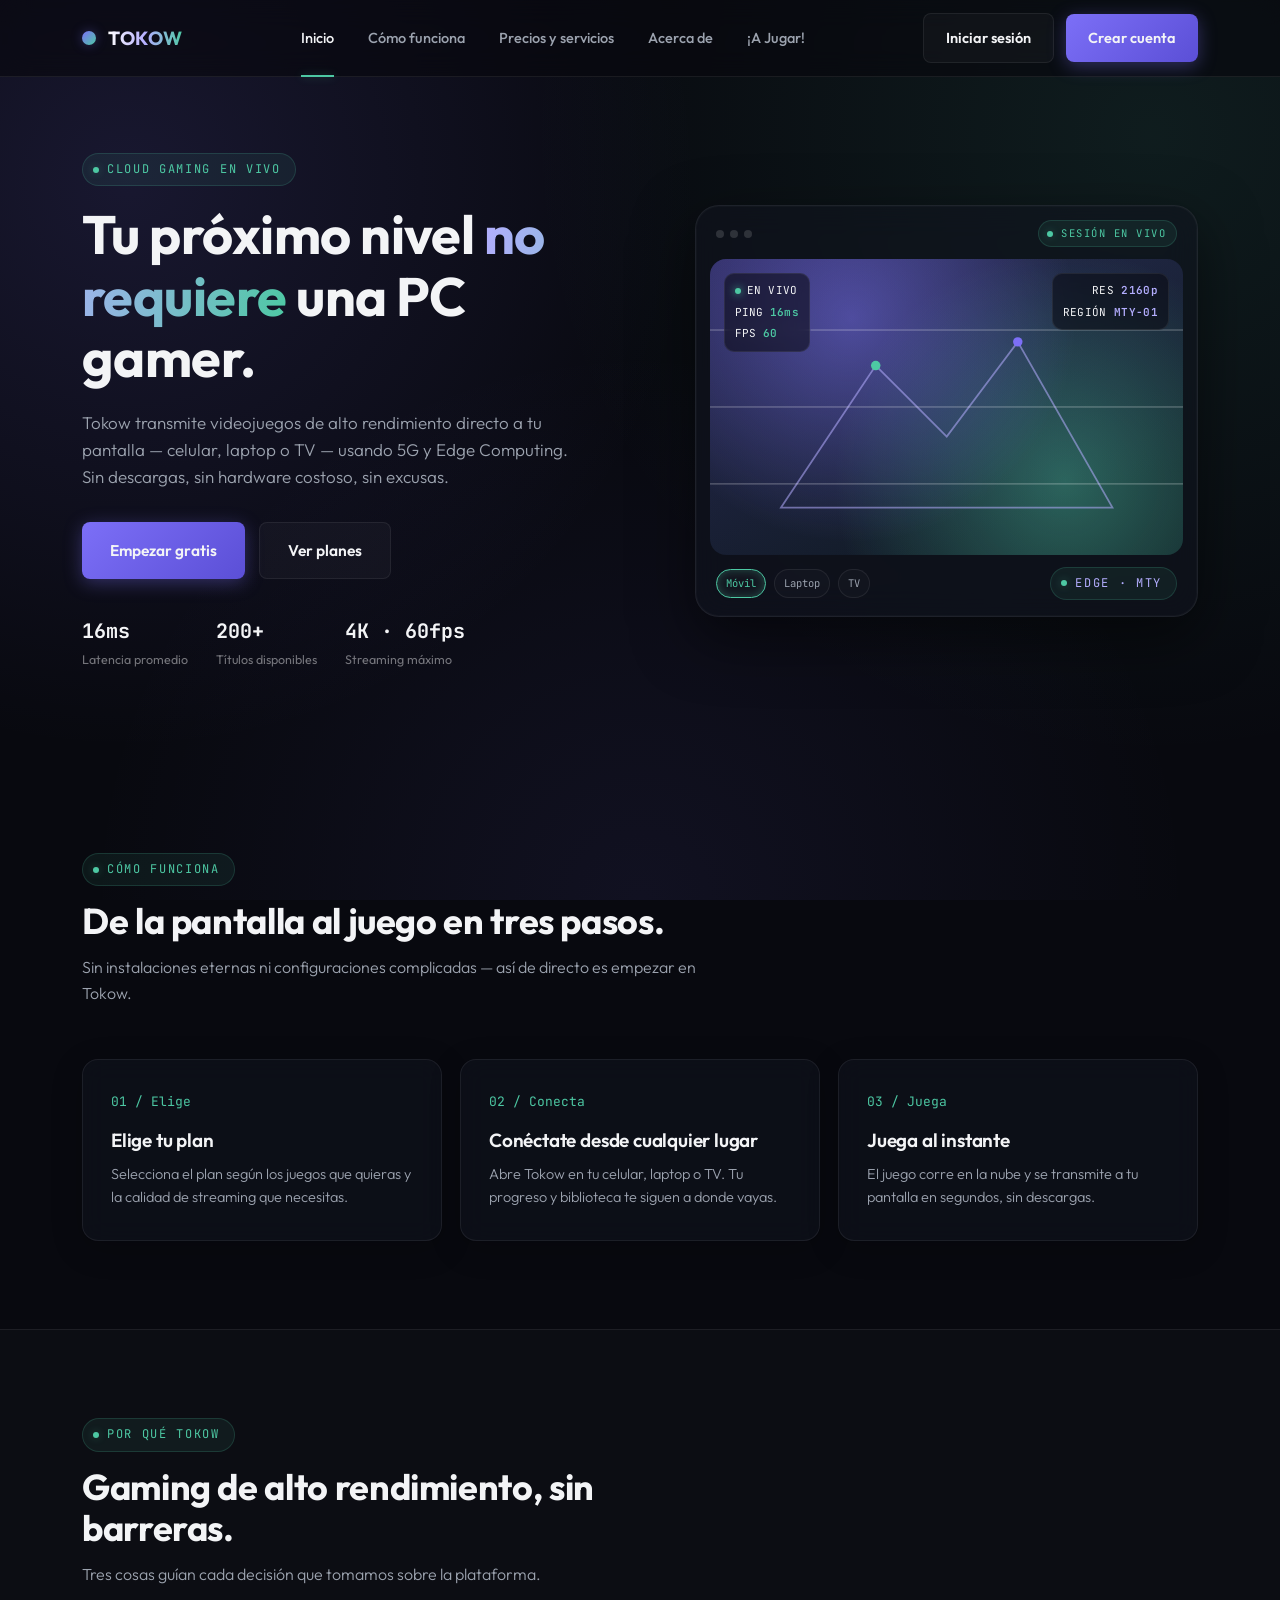
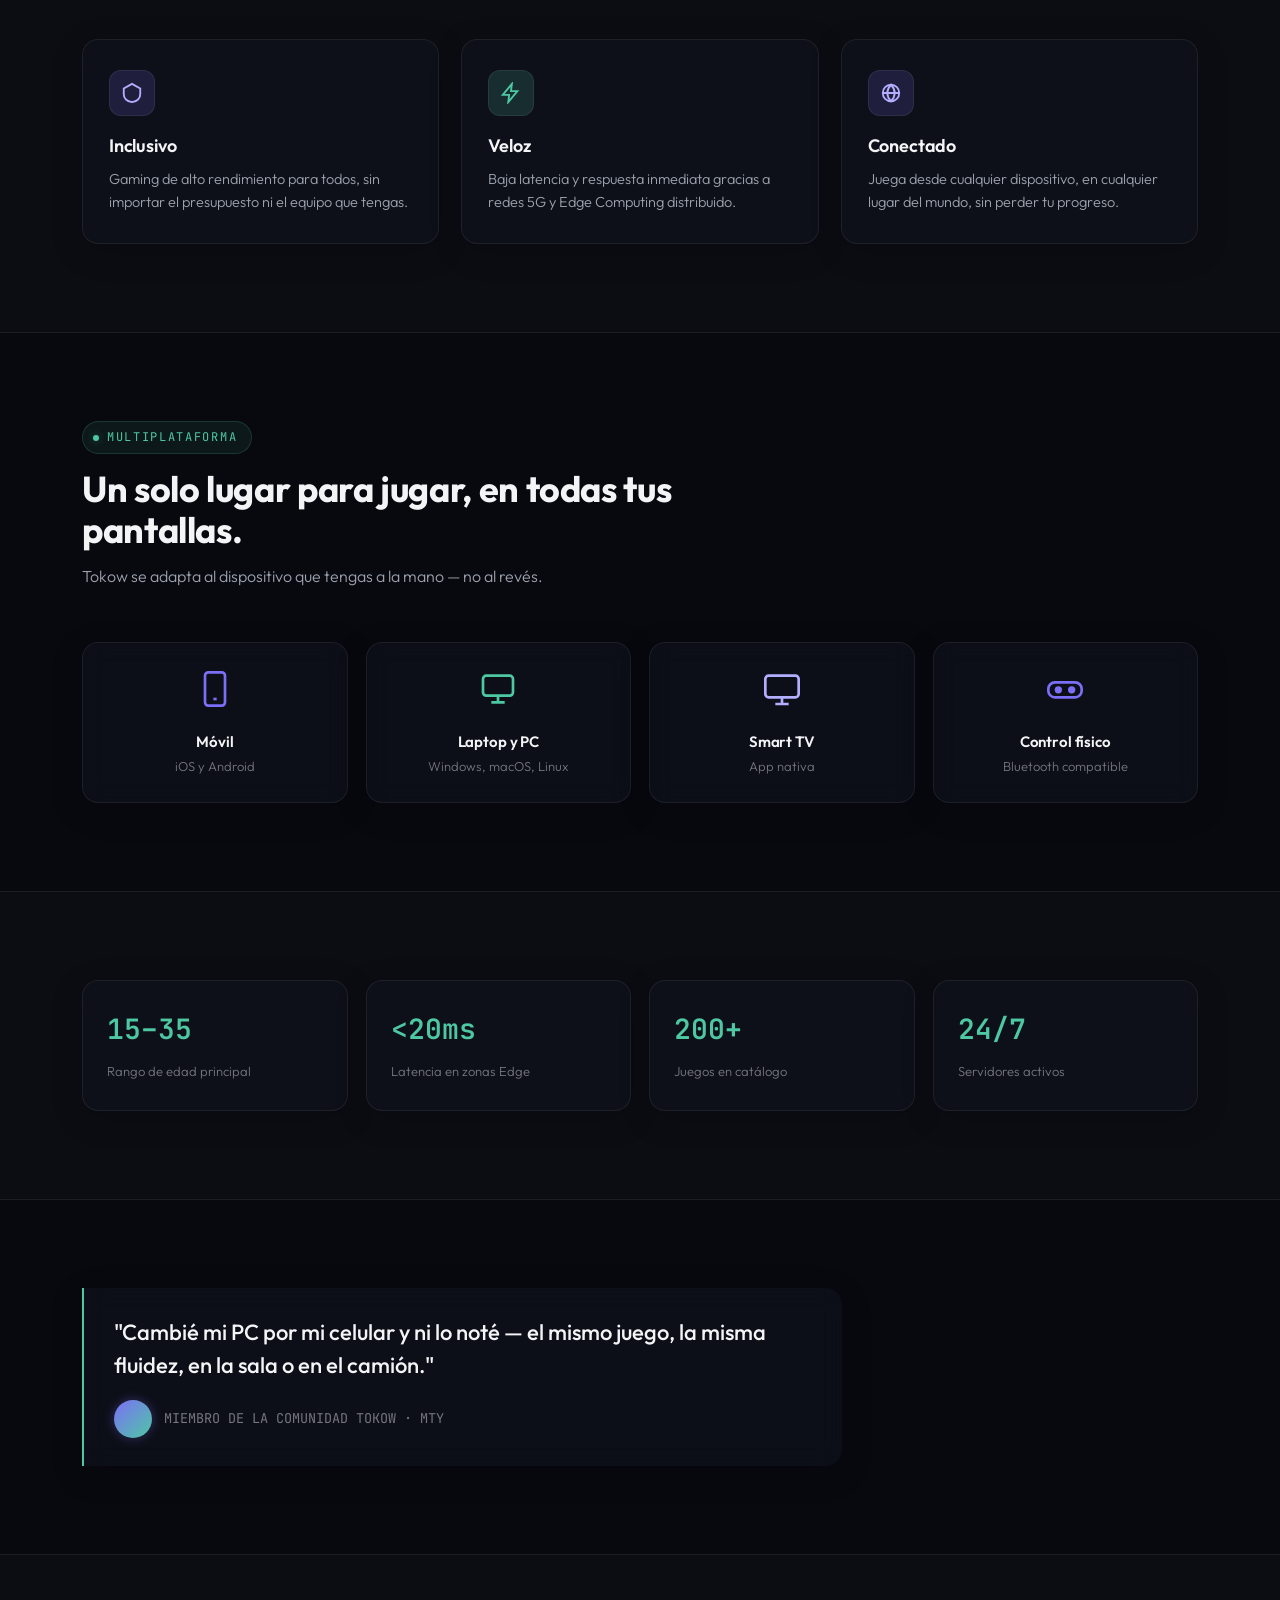
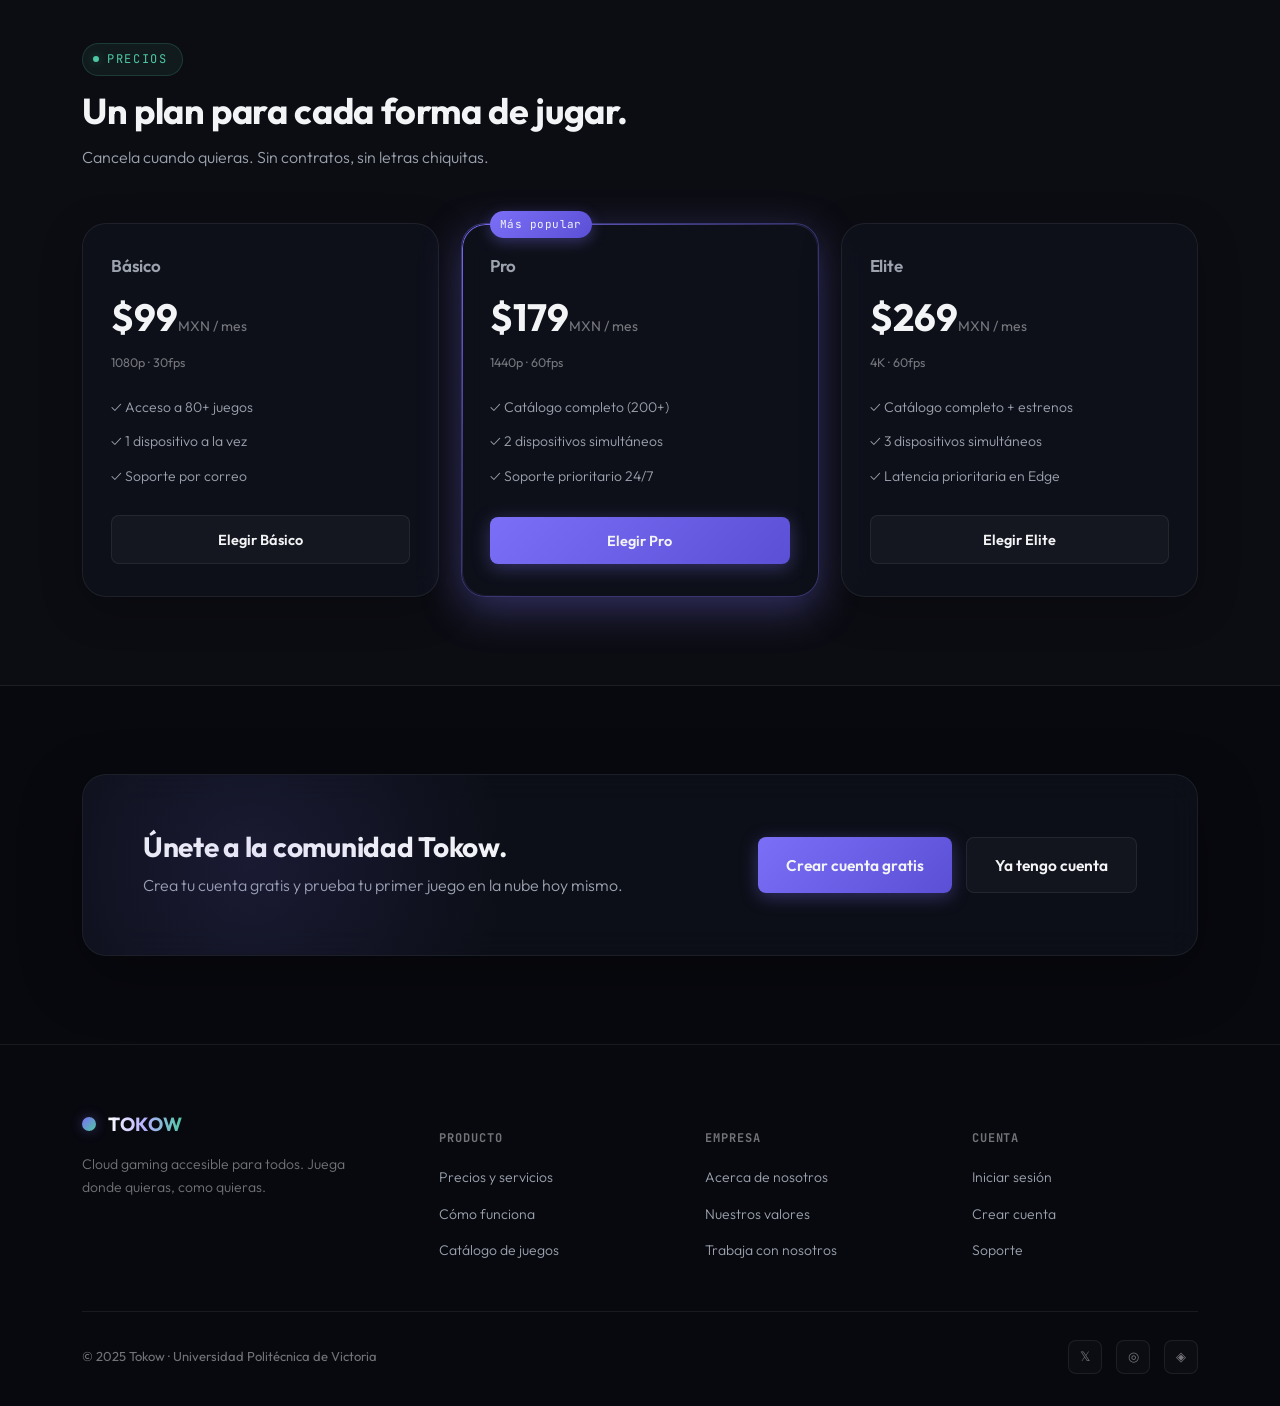
==== index.html @ 029c7500 "Add files via upload" ====
<!doctype html>
<html lang="es">

<head>
  <meta charset="UTF-8">
  <meta name="viewport" content="width=device-width, initial-scale=1.0">
  <title>Tokow — Cloud Gaming · Para Todos</title>
  <meta name="description"
    content="Juega videojuegos de alto rendimiento en cualquier dispositivo, sin PC gamer. Tokow es cloud gaming accesible para todos.">
  <link rel="preconnect" href="https://fonts.googleapis.com">
  <link
    href="https://fonts.googleapis.com/css2?family=Outfit:wght@300;400;500;600;700&family=JetBrains+Mono:wght@400;500;700&display=swap"
    rel="stylesheet">
  <link rel="stylesheet" href="styles.css">
</head>

<body>

  <header class="site-header">
    <div class="wrap nav">
      <a href="index.html" class="brand">
        <span class="brand-mark"></span>
        <span class="brand-text">Tokow</span>
      </a>
      <nav class="nav-links">
        <a href="index.html" class="active">Inicio</a>
        <a href="index.html#como-funciona">Cómo funciona</a>
        <a href="precios.html">Precios y servicios</a>
        <a href="nosotros.html">Acerca de</a>
        <a href="play.php">¡A Jugar!</a>
      </nav>
      <div class="nav-cta">
        <a href="login.php" class="btn btn-ghost">Iniciar sesión</a>
        <a href="registro.php" class="btn btn-primary">Crear cuenta</a>
      </div>
      <button class="nav-toggle" aria-label="Abrir menú">☰</button>
    </div>
  </header>

  <main>
    <!-- ============================== HERO ============================== -->
    <section class="hero">
      <div class="wrap hero-grid">
        <div>
          <span class="eyebrow">Cloud Gaming en vivo</span>
          <h1>Tu próximo nivel <em>no requiere</em> una PC gamer.</h1>
          <p class="lede">Tokow transmite videojuegos de alto rendimiento directo a tu pantalla — celular, laptop o TV —
            usando 5G y Edge Computing. Sin descargas, sin hardware costoso, sin excusas.</p>
          <div class="hero-actions">
            <a href="registro.html" class="btn btn-primary btn-lg">Empezar gratis</a>
            <a href="precios.html" class="btn btn-ghost btn-lg">Ver planes</a>
          </div>
          <div class="hero-proof">
            <div><strong id="statLatency">18ms</strong><span>Latencia promedio</span></div>
            <div><strong>200+</strong><span>Títulos disponibles</span></div>
            <div><strong>4K · 60fps</strong><span>Streaming máximo</span></div>
          </div>
        </div>

        <div class="stream-frame">
          <div class="stream-frame-bar">
            <div class="stream-dots"><span></span><span></span><span></span></div>
            <span class="eyebrow">Sesión en vivo</span>
          </div>
          <div class="stream-screen">
            <svg viewBox="0 0 400 250" preserveAspectRatio="xMidYMid slice">
              <defs>
                <linearGradient id="g1" x1="0" y1="0" x2="1" y2="1">
                  <stop offset="0" stop-color="#7C6FF7" stop-opacity=".55" />
                  <stop offset="1" stop-color="#4DC8A3" stop-opacity=".35" />
                </linearGradient>
              </defs>
              <rect width="400" height="250" fill="url(#g1)" opacity=".25" />
              <polygon points="60,210 140,90 200,150 260,70 340,210" fill="none" stroke="#B4AEFF" stroke-width="1.5"
                opacity=".55" />
              <circle cx="140" cy="90" r="4" fill="#4DC8A3" />
              <circle cx="260" cy="70" r="4" fill="#7C6FF7" />
              <g opacity=".5" stroke="#FFFFFF" stroke-width=".6">
                <line x1="0" y1="60" x2="400" y2="60" />
                <line x1="0" y1="125" x2="400" y2="125" />
                <line x1="0" y1="190" x2="400" y2="190" />
              </g>
            </svg>
            <div class="hud hud-top-left">
              <div class="hud-row"><span class="hud-dot"></span> EN VIVO</div>
              <div class="hud-row">PING <span class="val" id="hudPing">17ms</span></div>
              <div class="hud-row">FPS <span class="val" id="hudFps">60</span></div>
            </div>
            <div class="hud hud-top-right">
              <div>RES <span class="val purple">2160p</span></div>
              <div>REGIÓN <span class="val purple">MTY-01</span></div>
            </div>
          </div>
          <div class="stream-controls">
            <div class="device-row">
              <span class="device-chip on">Móvil</span>
              <span class="device-chip">Laptop</span>
              <span class="device-chip">TV</span>
            </div>
            <span class="eyebrow" style="color:var(--lavender)">Edge · MTY</span>
          </div>
        </div>
      </div>
    </section>

    <!-- ============================== CÓMO FUNCIONA ============================== -->
    <section id="como-funciona">
      <div class="wrap">
        <div class="section-head">
          <span class="eyebrow">Cómo funciona</span>
          <h2>De la pantalla al juego en tres pasos.</h2>
          <p>Sin instalaciones eternas ni configuraciones complicadas — así de directo es empezar en Tokow.</p>
        </div>
        <div class="steps">
          <div class="step">
            <span class="step-index">01 / Elige</span>
            <h3>Elige tu plan</h3>
            <p>Selecciona el plan según los juegos que quieras y la calidad de streaming que necesitas.</p>
          </div>
          <div class="step">
            <span class="step-index">02 / Conecta</span>
            <h3>Conéctate desde cualquier lugar</h3>
            <p>Abre Tokow en tu celular, laptop o TV. Tu progreso y biblioteca te siguen a donde vayas.</p>
          </div>
          <div class="step">
            <span class="step-index">03 / Juega</span>
            <h3>Juega al instante</h3>
            <p>El juego corre en la nube y se transmite a tu pantalla en segundos, sin descargas.</p>
          </div>
        </div>
      </div>
    </section>

    <!-- ============================== PERSONALIDAD / FEATURES ============================== -->
    <section class="section-alt">
      <div class="wrap">
        <div class="section-head">
          <span class="eyebrow">Por qué Tokow</span>
          <h2>Gaming de alto rendimiento, sin barreras.</h2>
          <p>Tres cosas guían cada decisión que tomamos sobre la plataforma.</p>
        </div>
        <div class="cards3">
          <div class="card">
            <div class="card-icon" style="background:rgba(124,111,247,.16)">
              <svg width="22" height="22" viewBox="0 0 24 24" fill="none" stroke="#B4AEFF" stroke-width="2">
                <path d="M12 2 3 7v6c0 5 4 8 9 9 5-1 9-4 9-9V7l-9-5Z" />
              </svg>
            </div>
            <h3>Inclusivo</h3>
            <p>Gaming de alto rendimiento para todos, sin importar el presupuesto ni el equipo que tengas.</p>
          </div>
          <div class="card">
            <div class="card-icon" style="background:rgba(77,200,163,.16)">
              <svg width="22" height="22" viewBox="0 0 24 24" fill="none" stroke="#4DC8A3" stroke-width="2">
                <path d="M13 2 3 14h7l-1 8 10-12h-7l1-8Z" />
              </svg>
            </div>
            <h3>Veloz</h3>
            <p>Baja latencia y respuesta inmediata gracias a redes 5G y Edge Computing distribuido.</p>
          </div>
          <div class="card">
            <div class="card-icon" style="background:rgba(124,111,247,.16)">
              <svg width="22" height="22" viewBox="0 0 24 24" fill="none" stroke="#B4AEFF" stroke-width="2">
                <circle cx="12" cy="12" r="9" />
                <path d="M3 12h18M12 3c2.5 2.6 4 6 4 9s-1.5 6.4-4 9c-2.5-2.6-4-6-4-9s1.5-6.4 4-9Z" />
              </svg>
            </div>
            <h3>Conectado</h3>
            <p>Juega desde cualquier dispositivo, en cualquier lugar del mundo, sin perder tu progreso.</p>
          </div>
        </div>
      </div>
    </section>

    <!-- ============================== DISPOSITIVOS ============================== -->
    <section>
      <div class="wrap">
        <div class="section-head">
          <span class="eyebrow">Multiplataforma</span>
          <h2>Un solo lugar para jugar, en todas tus pantallas.</h2>
          <p>Tokow se adapta al dispositivo que tengas a la mano — no al revés.</p>
        </div>
        <div class="device-showcase">
          <div class="device-card">
            <svg width="40" height="40" viewBox="0 0 24 24" fill="none" stroke="#7C6FF7" stroke-width="1.6">
              <rect x="6" y="2" width="12" height="20" rx="2" />
              <path d="M11 18h2" />
            </svg>
            <h4>Móvil</h4>
            <p>iOS y Android</p>
          </div>
          <div class="device-card">
            <svg width="40" height="40" viewBox="0 0 24 24" fill="none" stroke="#4DC8A3" stroke-width="1.6">
              <rect x="3" y="4" width="18" height="12" rx="2" />
              <path d="M8 20h8M12 16v4" />
            </svg>
            <h4>Laptop y PC</h4>
            <p>Windows, macOS, Linux</p>
          </div>
          <div class="device-card">
            <svg width="40" height="40" viewBox="0 0 24 24" fill="none" stroke="#B4AEFF" stroke-width="1.6">
              <rect x="2" y="4" width="20" height="13" rx="2" />
              <path d="M8 21h8M12 17v4" />
            </svg>
            <h4>Smart TV</h4>
            <p>App nativa</p>
          </div>
          <div class="device-card">
            <svg width="40" height="40" viewBox="0 0 24 24" fill="none" stroke="#7C6FF7" stroke-width="1.6">
              <rect x="2" y="8" width="20" height="9" rx="4" />
              <circle cx="8" cy="12.5" r="1.4" fill="#7C6FF7" />
              <circle cx="16" cy="12.5" r="1.4" fill="#7C6FF7" />
            </svg>
            <h4>Control físico</h4>
            <p>Bluetooth compatible</p>
          </div>
        </div>
      </div>
    </section>

    <!-- ============================== STATS ============================== -->
    <section class="section-alt">
      <div class="wrap">
        <div class="stats-strip">
          <div class="stat-cell"><strong>15–35</strong><span>Rango de edad principal</span></div>
          <div class="stat-cell"><strong>&lt;20ms</strong><span>Latencia en zonas Edge</span></div>
          <div class="stat-cell"><strong>200+</strong><span>Juegos en catálogo</span></div>
          <div class="stat-cell"><strong>24/7</strong><span>Servidores activos</span></div>
        </div>
      </div>
    </section>

    <!-- ============================== TESTIMONIO ============================== -->
    <section>
      <div class="wrap">
        <div class="quote-block">
          <p>"Cambié mi PC por mi celular y ni lo noté — el mismo juego, la misma fluidez, en la sala o en el camión."
          </p>
          <div class="quote-attr">
            <div class="quote-avatar"></div>
            <span>MIEMBRO DE LA COMUNIDAD TOKOW · MTY</span>
          </div>
        </div>
      </div>
    </section>

    <!-- ============================== PRICING PREVIEW ============================== -->
    <section class="section-alt">
      <div class="wrap">
        <div class="section-head">
          <span class="eyebrow">Precios</span>
          <h2>Un plan para cada forma de jugar.</h2>
          <p>Cancela cuando quieras. Sin contratos, sin letras chiquitas.</p>
        </div>
        <div class="pricing-grid">
          <div class="plan">
            <h3>Básico</h3>
            <div class="price">$99<span>MXN / mes</span></div>
            <p class="price-note">1080p · 30fps</p>
            <ul class="plan-feat">
              <li>✓ Acceso a 80+ juegos</li>
              <li>✓ 1 dispositivo a la vez</li>
              <li>✓ Soporte por correo</li>
            </ul>
            <a href="https://buy.stripe.com/test_6oUdR82D1cEC3wz8p9dQQ00" class="btn btn-ghost btn-block">Elegir
              Básico</a>
          </div>
          <div class="plan featured">
            <span class="plan-tag">Más popular</span>
            <h3>Pro</h3>
            <div class="price">$179<span>MXN / mes</span></div>
            <p class="price-note">1440p · 60fps</p>
            <ul class="plan-feat">
              <li>✓ Catálogo completo (200+)</li>
              <li>✓ 2 dispositivos simultáneos</li>
              <li>✓ Soporte prioritario 24/7</li>
            </ul>
            <a href="https://buy.stripe.com/test_6oUdR82D1cEC3wz8p9dQQ00" class="btn btn-primary btn-block">Elegir
              Pro</a>
          </div>
          <div class="plan">
            <h3>Elite</h3>
            <div class="price">$269<span>MXN / mes</span></div>
            <p class="price-note">4K · 60fps</p>
            <ul class="plan-feat">
              <li>✓ Catálogo completo + estrenos</li>
              <li>✓ 3 dispositivos simultáneos</li>
              <li>✓ Latencia prioritaria en Edge</li>
            </ul>
            <a href="https://buy.stripe.com/test_6oUdR82D1cEC3wz8p9dQQ00" class="btn btn-ghost btn-block">Elegir
              Elite</a>
          </div>
        </div>
      </div>
    </section>

    <!-- ============================== CTA BAND ============================== -->
    <section>
      <div class="wrap">
        <div class="cta-band">
          <div>
            <h2>Únete a la comunidad Tokow.</h2>
            <p>Crea tu cuenta gratis y prueba tu primer juego en la nube hoy mismo.</p>
          </div>
          <div class="cta-band-actions">
            <a href="registro.html" class="btn btn-primary btn-lg">Crear cuenta gratis</a>
            <a href="login.html" class="btn btn-ghost btn-lg">Ya tengo cuenta</a>
          </div>
        </div>
      </div>
    </section>
  </main>

  <footer>
    <div class="wrap">
      <div class="footer-grid">
        <div class="footer-brand">
          <a href="index.html" class="brand"><span class="brand-mark"></span><span class="brand-text">Tokow</span></a>
          <p>Cloud gaming accesible para todos. Juega donde quieras, como quieras.</p>
        </div>
        <div class="footer-col">
          <h5>Producto</h5>
          <ul>
            <li><a href="precios.html">Precios y servicios</a></li>
            <li><a href="index.html#como-funciona">Cómo funciona</a></li>
            <li><a href="precios.html">Catálogo de juegos</a></li>
          </ul>
        </div>
        <div class="footer-col">
          <h5>Empresa</h5>
          <ul>
            <li><a href="nosotros.html">Acerca de nosotros</a></li>
            <li><a href="nosotros.html">Nuestros valores</a></li>
            <li><a href="#">Trabaja con nosotros</a></li>
          </ul>
        </div>
        <div class="footer-col">
          <h5>Cuenta</h5>
          <ul>
            <li><a href="login.html">Iniciar sesión</a></li>
            <li><a href="registro.html">Crear cuenta</a></li>
            <li><a href="#">Soporte</a></li>
          </ul>
        </div>
      </div>
      <div class="footer-bottom">
        <span>© 2025 Tokow · Universidad Politécnica de Victoria</span>
        <div class="footer-social">
          <a href="#" aria-label="X">𝕏</a>
          <a href="#" aria-label="Instagram">◎</a>
          <a href="#" aria-label="Discord">◈</a>
        </div>
      </div>
    </div>
  </footer>

  <script>
    // Signature HUD micro-animation: ping/fps flicker to feel like a live overlay
    const pingEl = document.getElementById('hudPing');
    const fpsEl = document.getElementById('hudFps');
    const statEl = document.getElementById('statLatency');
    if (!window.matchMedia('(prefers-reduced-motion: reduce)').matches) {
      setInterval(() => {
        const ping = 14 + Math.floor(Math.random() * 10);
        const fps = Math.random() > .15 ? 60 : 59;
        if (pingEl) pingEl.textContent = ping + 'ms';
        if (fpsEl) fpsEl.textContent = fps;
        if (statEl) statEl.textContent = ping + 'ms';
      }, 1800);
    }
  </script>
</body>

</html>
---- styles.css ----
/* ==========================================================================
   TOKOW — Cloud Gaming · Para Todos
   Design language adapted from the Altograv Cloud Console reference:
   dark glass panels, backdrop blur, radial glow background, single
   Outfit type family, gradient buttons with glow shadows.
   Brand colors kept per Tokow's brand guide (purple/mint, not purple/cyan).
   ========================================================================== */

:root{
  /* Color — mapped onto Tokow's brand palette */
  --bg-color:      #08090f;
  --navy-soft:     rgba(18, 20, 32, 0.55);
  --navy-soft-solid: #12141f;
  --card-border:   rgba(255, 255, 255, 0.07);
  --card-border-hover: rgba(255, 255, 255, 0.14);

  --purple:        #7C6FF7;
  --purple-deep:   #5B4FD6;
  --purple-glow:   rgba(124, 111, 247, 0.35);

  --mint:          #4DC8A3;
  --mint-glow:     rgba(77, 200, 163, 0.32);

  --lavender:      #B4AEFF;
  --white:         #F3F4F6;
  --white-60:      #9ca3af;
  --white-40:      rgba(243, 244, 246, 0.45);

  --success:       #10b981;
  --danger:        #ef4444;
  --warning:       #f59e0b;

  /* Type — single family, weight-driven hierarchy, mono for data/HUD */
  --font-display: 'Outfit', sans-serif;
  --font-body:    'Outfit', sans-serif;
  --font-mono:    "JetBrains Mono", monospace;

  /* Scale */
  --radius-s: 8px;
  --radius-m: 16px;
  --radius-l: 24px;
  --maxw: 1180px;
}

*,*::before,*::after{ box-sizing:border-box; user-select:auto; }
html{ scroll-behavior:smooth; }
body{
  margin:0;
  background-color: var(--bg-color);
  background-image:
    radial-gradient(circle at 10% 20%, rgba(124, 111, 247, 0.14) 0%, transparent 42%),
    radial-gradient(circle at 90% 15%, rgba(77, 200, 163, 0.10) 0%, transparent 45%),
    radial-gradient(circle at 50% 100%, rgba(124, 111, 247, 0.08) 0%, transparent 50%);
  background-attachment: fixed;
  color:var(--white);
  font-family:var(--font-body);
  font-weight:400;
  line-height:1.6;
  -webkit-font-smoothing:antialiased;
}
img{ max-width:100%; display:block; }
a{ color:inherit; text-decoration:none; }
ul{ margin:0; padding:0; list-style:none; }
h1,h2,h3,h4{ font-family:var(--font-display); font-weight:700; margin:0; line-height:1.14; letter-spacing:-0.01em; }
p{ margin:0; }
button{ font-family:inherit; cursor:pointer; }

.wrap{
  max-width:var(--maxw);
  margin:0 auto;
  padding:0 32px;
}

@media (prefers-reduced-motion: reduce){
  *{ animation-duration:.001ms !important; animation-iteration-count:1 !important; transition-duration:.001ms !important; scroll-behavior:auto !important; }
}

:focus-visible{
  outline:2px solid var(--mint);
  outline-offset:3px;
  border-radius:4px;
}

/* ---------------------------------- keyframes ---------------------------------- */
@keyframes pulse-glow{
  0%, 100%{ transform:scale(1); box-shadow:0 0 12px var(--purple-glow); }
  50%{ transform:scale(1.15); box-shadow:0 0 22px var(--purple); }
}
@keyframes spin{ 100%{ transform:rotate(360deg); } }

/* ---------------------------------- eyebrow / pill ---------------------------------- */
.eyebrow{
  font-family:var(--font-mono);
  font-size:12px;
  letter-spacing:.14em;
  text-transform:uppercase;
  color:var(--mint);
  display:inline-flex;
  align-items:center;
  gap:8px;
  background:rgba(77,200,163,.08);
  border:1px solid rgba(77,200,163,.18);
  padding:6px 14px 6px 10px;
  border-radius:99px;
  width:fit-content;
}
.eyebrow::before{
  content:"";
  width:6px; height:6px;
  border-radius:50%;
  background:var(--mint);
  box-shadow:0 0 8px var(--mint-glow);
}

/* ---------------------------------- header ---------------------------------- */
.site-header{
  position:sticky;
  top:0;
  z-index:100;
  background:rgba(8, 9, 15, 0.65);
  backdrop-filter:blur(14px);
  -webkit-backdrop-filter:blur(14px);
  border-bottom:1px solid var(--card-border);
}
.nav{
  display:flex;
  align-items:center;
  justify-content:space-between;
  height:76px;
}
.brand{
  display:flex;
  align-items:center;
  gap:12px;
  font-family:var(--font-display);
  font-weight:700;
  font-size:19px;
  letter-spacing:.03em;
  text-transform:uppercase;
}
.brand-mark{
  width:14px; height:14px;
  border-radius:50%;
  background:linear-gradient(135deg,var(--purple),var(--mint));
  box-shadow:0 0 12px var(--purple-glow);
  animation:pulse-glow 2.4s infinite ease-in-out;
  flex-shrink:0;
}
.brand span.brand-text{
  background:linear-gradient(to right, #ffffff, var(--lavender), var(--mint));
  -webkit-background-clip:text;
  background-clip:text;
  -webkit-text-fill-color:transparent;
}
.nav-links{
  display:flex;
  gap:34px;
  align-items:center;
}
.nav-links a{
  font-size:14.5px;
  font-weight:500;
  color:var(--white-60);
  transition:color .15s ease;
  position:relative;
}
.nav-links a:hover{ color:var(--white); }
.nav-links a.active{ color:var(--white); }
.nav-links a.active::after{
  content:"";
  position:absolute;
  left:0; right:0; bottom:-27px;
  height:2px;
  background:var(--mint);
  box-shadow:0 0 8px var(--mint-glow);
}
.nav-cta{
  display:flex;
  gap:12px;
  align-items:center;
}
.nav-toggle{
  display:none;
  background:rgba(255,255,255,.04);
  border:1px solid var(--card-border);
  border-radius:8px;
  width:40px; height:40px;
  color:var(--white);
}

/* ---------------------------------- buttons ---------------------------------- */
.btn{
  display:inline-flex;
  align-items:center;
  justify-content:center;
  gap:8px;
  padding:12px 22px;
  border-radius:var(--radius-s);
  font-weight:600;
  font-size:14.5px;
  font-family:var(--font-body);
  border:none;
  transition:filter .2s ease, transform .1s ease, box-shadow .2s ease, background .2s ease, border-color .2s ease;
  white-space:nowrap;
}
.btn:active{ transform:scale(.98); }
.btn-primary{
  background:linear-gradient(135deg,var(--purple),var(--purple-deep));
  color:var(--white);
  box-shadow:0 4px 18px var(--purple-glow);
}
.btn-primary:hover{ filter:brightness(1.1); }
.btn-ghost{
  background:rgba(255,255,255,.03);
  border:1px solid var(--card-border);
  color:var(--white);
}
.btn-ghost:hover{ border-color:var(--card-border-hover); background:rgba(255,255,255,.06); }
.btn-mint{
  background:linear-gradient(135deg,var(--mint),#2f9e7d);
  color:var(--bg-color);
  box-shadow:0 4px 18px var(--mint-glow);
}
.btn-mint:hover{ filter:brightness(1.08); }
.btn-block{ width:100%; }
.btn-lg{ padding:15px 28px; font-size:15.5px; }

/* ---------------------------------- hero ---------------------------------- */
.hero{
  padding:76px 0 96px;
  position:relative;
  overflow:hidden;
}
.hero-grid{
  display:grid;
  grid-template-columns:1.05fr .95fr;
  gap:56px;
  align-items:center;
  position:relative;
  z-index:1;
}
.hero h1{
  font-size:clamp(34px,4.4vw,54px);
  font-weight:700;
  margin:18px 0 20px;
}
.hero h1 em{
  font-style:normal;
  background:linear-gradient(100deg,var(--lavender),var(--mint));
  -webkit-background-clip:text;
  background-clip:text;
  color:transparent;
}
.hero p.lede{
  font-size:17px;
  font-weight:300;
  color:var(--white-60);
  max-width:46ch;
  margin-bottom:32px;
}
.hero-actions{
  display:flex;
  gap:14px;
  flex-wrap:wrap;
  margin-bottom:36px;
}
.hero-proof{
  display:flex;
  gap:28px;
  flex-wrap:wrap;
}
.hero-proof div{ display:flex; flex-direction:column; gap:2px; }
.hero-proof strong{
  font-family:var(--font-mono);
  font-size:20px;
  color:var(--white);
}
.hero-proof span{
  font-size:12.5px;
  color:var(--white-40);
}

/* ---------------------------------- stream mockup (signature element) ---------------------------------- */
.stream-frame{
  position:relative;
  border-radius:var(--radius-l);
  border:1px solid var(--card-border);
  background:var(--navy-soft);
  backdrop-filter:blur(16px);
  -webkit-backdrop-filter:blur(16px);
  padding:14px;
  box-shadow:0 20px 60px rgba(0,0,0,.5), 0 0 0 1px rgba(255,255,255,.02) inset;
}
.stream-frame-bar{
  display:flex;
  align-items:center;
  justify-content:space-between;
  padding:0 6px 12px;
}
.stream-dots{ display:flex; gap:6px; }
.stream-dots span{ width:8px; height:8px; border-radius:50%; background:var(--card-border-hover); }
.stream-frame-bar .eyebrow{ font-size:10.5px; padding:4px 10px 4px 8px; }
.stream-screen{
  position:relative;
  border-radius:var(--radius-m);
  overflow:hidden;
  aspect-ratio:16/10;
  background:
    radial-gradient(circle at 30% 20%, rgba(124,111,247,.5), transparent 55%),
    radial-gradient(circle at 75% 75%, rgba(77,200,163,.42), transparent 55%),
    linear-gradient(160deg,#1c1e3c,#0a0b17 80%);
}
.stream-screen svg{ position:absolute; inset:0; width:100%; height:100%; }
.hud{
  position:absolute;
  font-family:var(--font-mono);
  font-size:11px;
  letter-spacing:.03em;
  color:var(--white);
  background:rgba(8,9,15,.55);
  border:1px solid var(--card-border);
  backdrop-filter:blur(8px);
  -webkit-backdrop-filter:blur(8px);
  border-radius:10px;
  padding:8px 10px;
  display:flex;
  flex-direction:column;
  gap:4px;
}
.hud-top-left{ top:14px; left:14px; }
.hud-top-right{ top:14px; right:14px; text-align:right; }
.hud-row{ display:flex; align-items:center; gap:6px; }
.hud-dot{ width:6px; height:6px; border-radius:50%; background:var(--mint); box-shadow:0 0 8px var(--mint); }
.hud .val{ color:var(--mint); font-weight:600; }
.hud .val.purple{ color:var(--lavender); }
.stream-controls{
  display:flex;
  align-items:center;
  justify-content:space-between;
  padding:12px 6px 2px;
}
.stream-controls .device-row{ display:flex; gap:8px; }
.device-chip{
  font-family:var(--font-mono);
  font-size:10.5px;
  border:1px solid var(--card-border);
  color:var(--white-60);
  padding:5px 9px;
  border-radius:20px;
  background:rgba(255,255,255,.02);
}
.device-chip.on{ border-color:var(--mint); color:var(--mint); box-shadow:0 0 10px var(--mint-glow) inset; }

/* ---------------------------------- section shell ---------------------------------- */
section{ padding:88px 0; position:relative; }
.section-head{
  max-width:640px;
  margin-bottom:52px;
}
.section-head h2{
  font-size:clamp(26px,3vw,36px);
  margin:14px 0 14px;
}
.section-head p{
  color:var(--white-60);
  font-size:16px;
  font-weight:300;
}
.section-alt{ background:rgba(255,255,255,.015); border-top:1px solid var(--card-border); border-bottom:1px solid var(--card-border); }

/* ---------------------------------- glass panel base (steps, cards, plans...) ---------------------------------- */
.steps{
  display:grid;
  grid-template-columns:repeat(3,1fr);
  gap:18px;
}
.step{
  padding:32px 28px;
  border-radius:var(--radius-m);
  background:var(--navy-soft);
  backdrop-filter:blur(12px);
  -webkit-backdrop-filter:blur(12px);
  border:1px solid var(--card-border);
  box-shadow:0 8px 32px rgba(0,0,0,.2);
  transition:border-color .2s ease, transform .2s ease;
}
.step:hover{ border-color:var(--card-border-hover); transform:translateY(-3px); }
.step-index{
  font-family:var(--font-mono);
  color:var(--mint);
  font-size:13px;
  margin-bottom:18px;
  display:block;
}
.step h3{ font-size:19px; margin-bottom:10px; font-weight:600; }
.step p{ color:var(--white-60); font-size:14.5px; font-weight:300; }

/* ---------------------------------- feature / personality cards ---------------------------------- */
.cards3{
  display:grid;
  grid-template-columns:repeat(3,1fr);
  gap:22px;
}
.card{
  background:var(--navy-soft);
  backdrop-filter:blur(12px);
  -webkit-backdrop-filter:blur(12px);
  border:1px solid var(--card-border);
  border-radius:var(--radius-m);
  padding:30px 26px;
  box-shadow:0 8px 32px rgba(0,0,0,.2);
  transition:border-color .2s ease, transform .2s ease;
}
.card:hover{ border-color:var(--card-border-hover); transform:translateY(-3px); }
.card-icon{
  width:46px; height:46px;
  border-radius:12px;
  display:flex; align-items:center; justify-content:center;
  margin-bottom:20px;
  border:1px solid var(--card-border);
}
.card h3{ font-size:18px; margin-bottom:10px; font-weight:600; }
.card p{ color:var(--white-60); font-size:14.5px; font-weight:300; }

/* ---------------------------------- device showcase ---------------------------------- */
.device-showcase{
  display:grid;
  grid-template-columns:repeat(4,1fr);
  gap:18px;
}
.device-card{
  border:1px solid var(--card-border);
  border-radius:var(--radius-m);
  padding:26px 20px;
  text-align:center;
  background:var(--navy-soft);
  backdrop-filter:blur(12px);
  -webkit-backdrop-filter:blur(12px);
  box-shadow:0 8px 32px rgba(0,0,0,.2);
  transition:border-color .2s ease;
}
.device-card:hover{ border-color:var(--card-border-hover); }
.device-card svg{ margin:0 auto 16px; }
.device-card h4{ font-size:15px; margin-bottom:6px; font-weight:600; }
.device-card p{ font-size:13px; color:var(--white-40); font-weight:300; }

/* ---------------------------------- pricing ---------------------------------- */
.pricing-grid{
  display:grid;
  grid-template-columns:repeat(3,1fr);
  gap:22px;
  align-items:stretch;
}
.plan{
  background:var(--navy-soft);
  backdrop-filter:blur(14px);
  -webkit-backdrop-filter:blur(14px);
  border:1px solid var(--card-border);
  border-radius:var(--radius-l);
  padding:32px 28px;
  display:flex;
  flex-direction:column;
  box-shadow:0 12px 40px rgba(0,0,0,.25);
  transition:border-color .2s ease, transform .2s ease;
}
.plan:hover{ transform:translateY(-3px); }
.plan.featured{
  border-color:rgba(124,111,247,.4);
  box-shadow:0 12px 40px var(--purple-glow);
  position:relative;
}
.plan.featured::before{
  content:"";
  position:absolute;
  inset:0;
  border-radius:var(--radius-l);
  padding:1px;
  background:linear-gradient(135deg,var(--purple),transparent 60%);
  -webkit-mask:linear-gradient(#000 0 0) content-box, linear-gradient(#000 0 0);
  -webkit-mask-composite:xor;
  mask-composite:exclude;
  pointer-events:none;
}
.plan-tag{
  position:absolute;
  top:-13px; left:28px;
  background:linear-gradient(135deg,var(--purple),var(--purple-deep));
  color:var(--white);
  font-family:var(--font-mono);
  font-size:11px;
  padding:5px 10px;
  border-radius:20px;
  letter-spacing:.04em;
  box-shadow:0 4px 14px var(--purple-glow);
}
.plan h3{ font-size:17px; color:var(--white-60); font-weight:600; margin-bottom:6px; }
.plan .price{ font-family:var(--font-display); font-size:38px; font-weight:700; margin:6px 0 4px; }
.plan .price span{ font-size:14px; font-weight:400; color:var(--white-40); }
.plan .price-note{ font-size:12.5px; color:var(--white-40); margin-bottom:24px; }
.plan-feat{ display:flex; flex-direction:column; gap:12px; margin:0 0 28px; flex:1; }
.plan-feat li{ display:flex; gap:10px; font-size:14px; font-weight:300; color:var(--white-60); align-items:flex-start; }
.plan-feat li svg{ flex-shrink:0; margin-top:3px; }

/* ---------------------------------- stats strip (metric-row inspired) ---------------------------------- */
.stats-strip{
  display:grid;
  grid-template-columns:repeat(4,1fr);
  gap:18px;
}
.stat-cell{
  padding:26px 24px;
  border-radius:var(--radius-m);
  background:var(--navy-soft);
  backdrop-filter:blur(12px);
  -webkit-backdrop-filter:blur(12px);
  border:1px solid var(--card-border);
  box-shadow:0 8px 32px rgba(0,0,0,.2);
}
.stat-cell strong{
  display:block;
  font-family:var(--font-mono);
  font-size:28px;
  font-weight:600;
  color:var(--mint);
  margin-bottom:6px;
}
.stat-cell span{ font-size:13px; color:var(--white-40); font-weight:300; }

/* ---------------------------------- testimonial ---------------------------------- */
.quote-block{
  border-left:2px solid var(--mint);
  padding:28px 30px;
  max-width:760px;
  background:var(--navy-soft);
  backdrop-filter:blur(12px);
  -webkit-backdrop-filter:blur(12px);
  border-radius:0 var(--radius-m) var(--radius-m) 0;
  box-shadow:0 8px 32px rgba(0,0,0,.2);
}
.quote-block p{ font-size:22px; font-family:var(--font-display); font-weight:500; line-height:1.5; }
.quote-attr{ margin-top:18px; display:flex; gap:12px; align-items:center; }
.quote-avatar{
  width:38px; height:38px; border-radius:50%;
  background:linear-gradient(135deg,var(--purple),var(--mint));
  box-shadow:0 0 12px var(--purple-glow);
}
.quote-attr span{ font-size:13.5px; color:var(--white-40); font-family:var(--font-mono); }

/* ---------------------------------- CTA band ---------------------------------- */
.cta-band{
  border-radius:var(--radius-l);
  background:var(--navy-soft);
  backdrop-filter:blur(16px);
  -webkit-backdrop-filter:blur(16px);
  border:1px solid var(--card-border);
  box-shadow:0 20px 60px rgba(0,0,0,.35);
  padding:56px 60px;
  display:flex;
  align-items:center;
  justify-content:space-between;
  gap:32px;
  position:relative;
  overflow:hidden;
}
.cta-band::before{
  content:"";
  position:absolute;
  top:-50%; left:-20%;
  width:70%; height:200%;
  background:radial-gradient(circle, rgba(124,111,247,.12) 0%, transparent 60%);
  pointer-events:none;
}
.cta-band h2{ font-size:28px; margin-bottom:10px; }
.cta-band p{ color:var(--white-60); font-weight:300; }
.cta-band-actions{ display:flex; gap:14px; flex-shrink:0; position:relative; z-index:1; }

/* ---------------------------------- footer ---------------------------------- */
footer{
  border-top:1px solid var(--card-border);
  padding:64px 0 32px;
}
.footer-grid{
  display:grid;
  grid-template-columns:1.4fr 1fr 1fr 1fr;
  gap:40px;
  margin-bottom:48px;
}
.footer-brand p{ color:var(--white-40); font-size:14px; font-weight:300; margin-top:14px; max-width:32ch; }
.footer-col h5{
  font-family:var(--font-mono);
  font-size:12px;
  letter-spacing:.08em;
  text-transform:uppercase;
  color:var(--white-40);
  margin-bottom:16px;
}
.footer-col ul{ display:flex; flex-direction:column; gap:11px; }
.footer-col a{ font-size:14px; font-weight:300; color:var(--white-60); }
.footer-col a:hover{ color:var(--mint); }
.footer-bottom{
  display:flex;
  justify-content:space-between;
  align-items:center;
  padding-top:28px;
  border-top:1px solid var(--card-border);
  font-size:13px;
  color:var(--white-40);
  flex-wrap:wrap;
  gap:12px;
}
.footer-social{ display:flex; gap:14px; }
.footer-social a{
  width:34px; height:34px;
  border:1px solid var(--card-border);
  border-radius:8px;
  display:flex; align-items:center; justify-content:center;
  background:rgba(255,255,255,.02);
  transition:border-color .2s ease;
}
.footer-social a:hover{ border-color:var(--mint); box-shadow:0 0 10px var(--mint-glow); }

/* ---------------------------------- auth pages (login/register) ---------------------------------- */
.auth-shell{
  min-height:calc(100vh - 76px);
  display:grid;
  grid-template-columns:1fr 1fr;
}
.auth-side{
  position:relative;
  background:rgba(255,255,255,.015);
  padding:64px;
  display:flex;
  flex-direction:column;
  justify-content:space-between;
  overflow:hidden;
  border-right:1px solid var(--card-border);
}
.auth-side::before{
  content:"";
  position:absolute;
  top:-160px; left:-160px;
  width:420px; height:420px;
  background:radial-gradient(circle, rgba(124,111,247,.22), transparent 70%);
}
.auth-side-content{ position:relative; z-index:1; }
.auth-side h2{ font-size:26px; margin:18px 0 14px; max-width:16ch; font-weight:600; }
.auth-side p{ color:var(--white-60); max-width:34ch; font-size:14.5px; font-weight:300; }
.auth-form-wrap{
  display:flex;
  align-items:center;
  justify-content:center;
  padding:64px 48px;
}
.auth-form{
  width:100%; max-width:400px;
  background:var(--navy-soft);
  backdrop-filter:blur(16px);
  -webkit-backdrop-filter:blur(16px);
  border:1px solid var(--card-border);
  border-radius:var(--radius-l);
  padding:36px 32px;
  box-shadow:0 20px 60px rgba(0,0,0,.35);
}
.auth-form h1{ font-size:26px; margin-bottom:8px; font-weight:700; }
.auth-form > p{ color:var(--white-60); font-size:14.5px; font-weight:300; margin-bottom:32px; }
.field{ margin-bottom:18px; }
.field label{
  display:block;
  font-size:12px;
  font-weight:500;
  color:var(--white-60);
  margin-bottom:8px;
}
.field input, .field select{
  width:100%;
  background:rgba(255,255,255,.05);
  border:1px solid var(--card-border);
  border-radius:var(--radius-s);
  padding:12px 14px;
  color:var(--white);
  font-size:14px;
  font-family:var(--font-body);
  outline:none;
  transition:border-color .2s ease, box-shadow .2s ease;
}
.field input:focus, .field select:focus{
  border-color:var(--purple);
  box-shadow:0 0 0 3px var(--purple-glow);
}
.field input::placeholder{ color:var(--white-40); }
.field-row{ display:grid; grid-template-columns:1fr 1fr; gap:14px; }
.field-inline{
  display:flex;
  align-items:center;
  justify-content:space-between;
  margin-bottom:24px;
  font-size:13px;
}
.check-row{ display:flex; align-items:center; gap:8px; color:var(--white-60); font-weight:300; }
.check-row input{ accent-color:var(--purple); }
.auth-form .btn{ margin-bottom:22px; }
.divider{
  display:flex;
  align-items:center;
  gap:14px;
  color:var(--white-40);
  font-size:12px;
  margin:22px 0;
}
.divider::before,.divider::after{
  content:"";
  flex:1;
  height:1px;
  background:var(--card-border);
}
.oauth-row{ display:grid; grid-template-columns:1fr 1fr; gap:12px; margin-bottom:26px; }
.oauth-btn{
  display:flex; align-items:center; justify-content:center; gap:8px;
  padding:11px;
  background:rgba(255,255,255,.03);
  border:1px solid var(--card-border);
  border-radius:var(--radius-s);
  font-size:13px;
  font-weight:500;
  color:var(--white-60);
  transition:border-color .2s ease, color .2s ease;
}
.oauth-btn:hover{ border-color:var(--card-border-hover); color:var(--white); }
.auth-switch{ text-align:center; font-size:14px; font-weight:300; color:var(--white-60); }
.auth-switch a{ color:var(--mint); font-weight:600; }
.password-strength{ display:flex; gap:5px; margin-top:8px; }
.password-strength span{ height:3px; flex:1; border-radius:2px; background:var(--card-border); }
.field-note{ font-size:11.5px; font-weight:300; color:var(--white-40); margin-top:8px; }

/* ---------------------------------- about page ---------------------------------- */
.about-hero{ padding-top:64px; }
.about-hero .wrap{ max-width:800px; text-align:center; display:flex; flex-direction:column; align-items:center; }
.about-hero h1{ font-size:clamp(30px,4vw,44px); margin:18px 0 20px; }
.about-hero p.lede{ margin:0 auto; }
.timeline{ display:flex; flex-direction:column; gap:16px; max-width:760px; }
.timeline-item{
  display:grid;
  grid-template-columns:120px 1fr;
  gap:28px;
  padding:26px 28px;
  border-radius:var(--radius-m);
  background:var(--navy-soft);
  backdrop-filter:blur(12px);
  -webkit-backdrop-filter:blur(12px);
  border:1px solid var(--card-border);
  box-shadow:0 8px 32px rgba(0,0,0,.2);
}
.timeline-item time{ font-family:var(--font-mono); color:var(--mint); font-size:14px; }
.timeline-item h4{ font-size:17px; margin-bottom:6px; font-weight:600; }
.timeline-item p{ color:var(--white-60); font-size:14.5px; font-weight:300; }
.team-grid{ display:grid; grid-template-columns:repeat(3,1fr); gap:22px; }
.team-card{
  border:1px solid var(--card-border);
  border-radius:var(--radius-m);
  padding:24px;
  background:var(--navy-soft);
  backdrop-filter:blur(12px);
  -webkit-backdrop-filter:blur(12px);
  box-shadow:0 8px 32px rgba(0,0,0,.2);
  transition:border-color .2s ease;
}
.team-card:hover{ border-color:var(--card-border-hover); }
.team-avatar{
  width:52px; height:52px; border-radius:50%;
  background:linear-gradient(135deg,var(--purple),var(--mint));
  box-shadow:0 0 14px var(--purple-glow);
  margin-bottom:16px;
}
.team-card h4{ font-size:15.5px; margin-bottom:3px; font-weight:600; }
.team-card span{ font-size:12.5px; color:var(--white-40); font-family:var(--font-mono); }
.values-grid{ display:grid; grid-template-columns:repeat(3,1fr); gap:22px; }

/* ---------------------------------- pricing page extras ---------------------------------- */
.toggle-row{
  display:inline-flex;
  align-items:center;
  gap:14px;
  background:var(--navy-soft);
  backdrop-filter:blur(12px);
  -webkit-backdrop-filter:blur(12px);
  border:1px solid var(--card-border);
  border-radius:30px;
  padding:6px;
  margin-bottom:44px;
}
.toggle-opt{
  padding:9px 20px;
  border-radius:24px;
  font-size:13.5px;
  font-weight:600;
  color:var(--white-60);
}
.toggle-opt.active{
  background:linear-gradient(135deg,var(--purple),var(--purple-deep));
  color:var(--white);
  box-shadow:0 4px 14px var(--purple-glow);
}
.faq-item{
  border-radius:var(--radius-m);
  background:var(--navy-soft);
  backdrop-filter:blur(10px);
  -webkit-backdrop-filter:blur(10px);
  border:1px solid var(--card-border);
  padding:24px 26px;
  margin-bottom:14px;
}
.faq-item h4{ font-size:16px; margin-bottom:8px; font-weight:600; }
.faq-item p{ color:var(--white-60); font-size:14.5px; font-weight:300; max-width:70ch; }
.compare-table{
  width:100%;
  border-collapse:collapse;
  background:var(--navy-soft);
  backdrop-filter:blur(12px);
  -webkit-backdrop-filter:blur(12px);
  border:1px solid var(--card-border);
  border-radius:var(--radius-m);
  overflow:hidden;
  box-shadow:0 8px 32px rgba(0,0,0,.2);
}
.compare-table th, .compare-table td{
  padding:16px 18px;
  text-align:left;
  border-bottom:1px solid var(--card-border);
  font-size:14px;
  font-weight:300;
}
.compare-table th{ font-family:var(--font-mono); font-size:12px; font-weight:500; letter-spacing:.05em; color:var(--white-40); text-transform:uppercase; }
.compare-table td.check{ color:var(--mint); }
.compare-table tr td:first-child{ color:var(--white-60); font-weight:400; }
.compare-table tr:last-child td{ border-bottom:none; }

/* ---------------------------------- responsive ---------------------------------- */
@media (max-width:960px){
  .hero-grid{ grid-template-columns:1fr; }
  .steps{ grid-template-columns:1fr; }
  .cards3{ grid-template-columns:1fr; }
  .device-showcase{ grid-template-columns:repeat(2,1fr); }
  .pricing-grid{ grid-template-columns:1fr; }
  .stats-strip{ grid-template-columns:repeat(2,1fr); }
  .footer-grid{ grid-template-columns:1fr 1fr; }
  .auth-shell{ grid-template-columns:1fr; }
  .auth-side{ display:none; }
  .cta-band{ flex-direction:column; align-items:flex-start; }
  .team-grid, .values-grid{ grid-template-columns:1fr; }
}
@media (max-width:720px){
  .nav-links{ display:none; }
  .nav-toggle{ display:flex; align-items:center; justify-content:center; }
  .nav-cta .btn-ghost{ display:none; }
  .field-row{ grid-template-columns:1fr; }
  .oauth-row{ grid-template-columns:1fr; }
  .timeline-item{ grid-template-columns:1fr; gap:8px; }
}
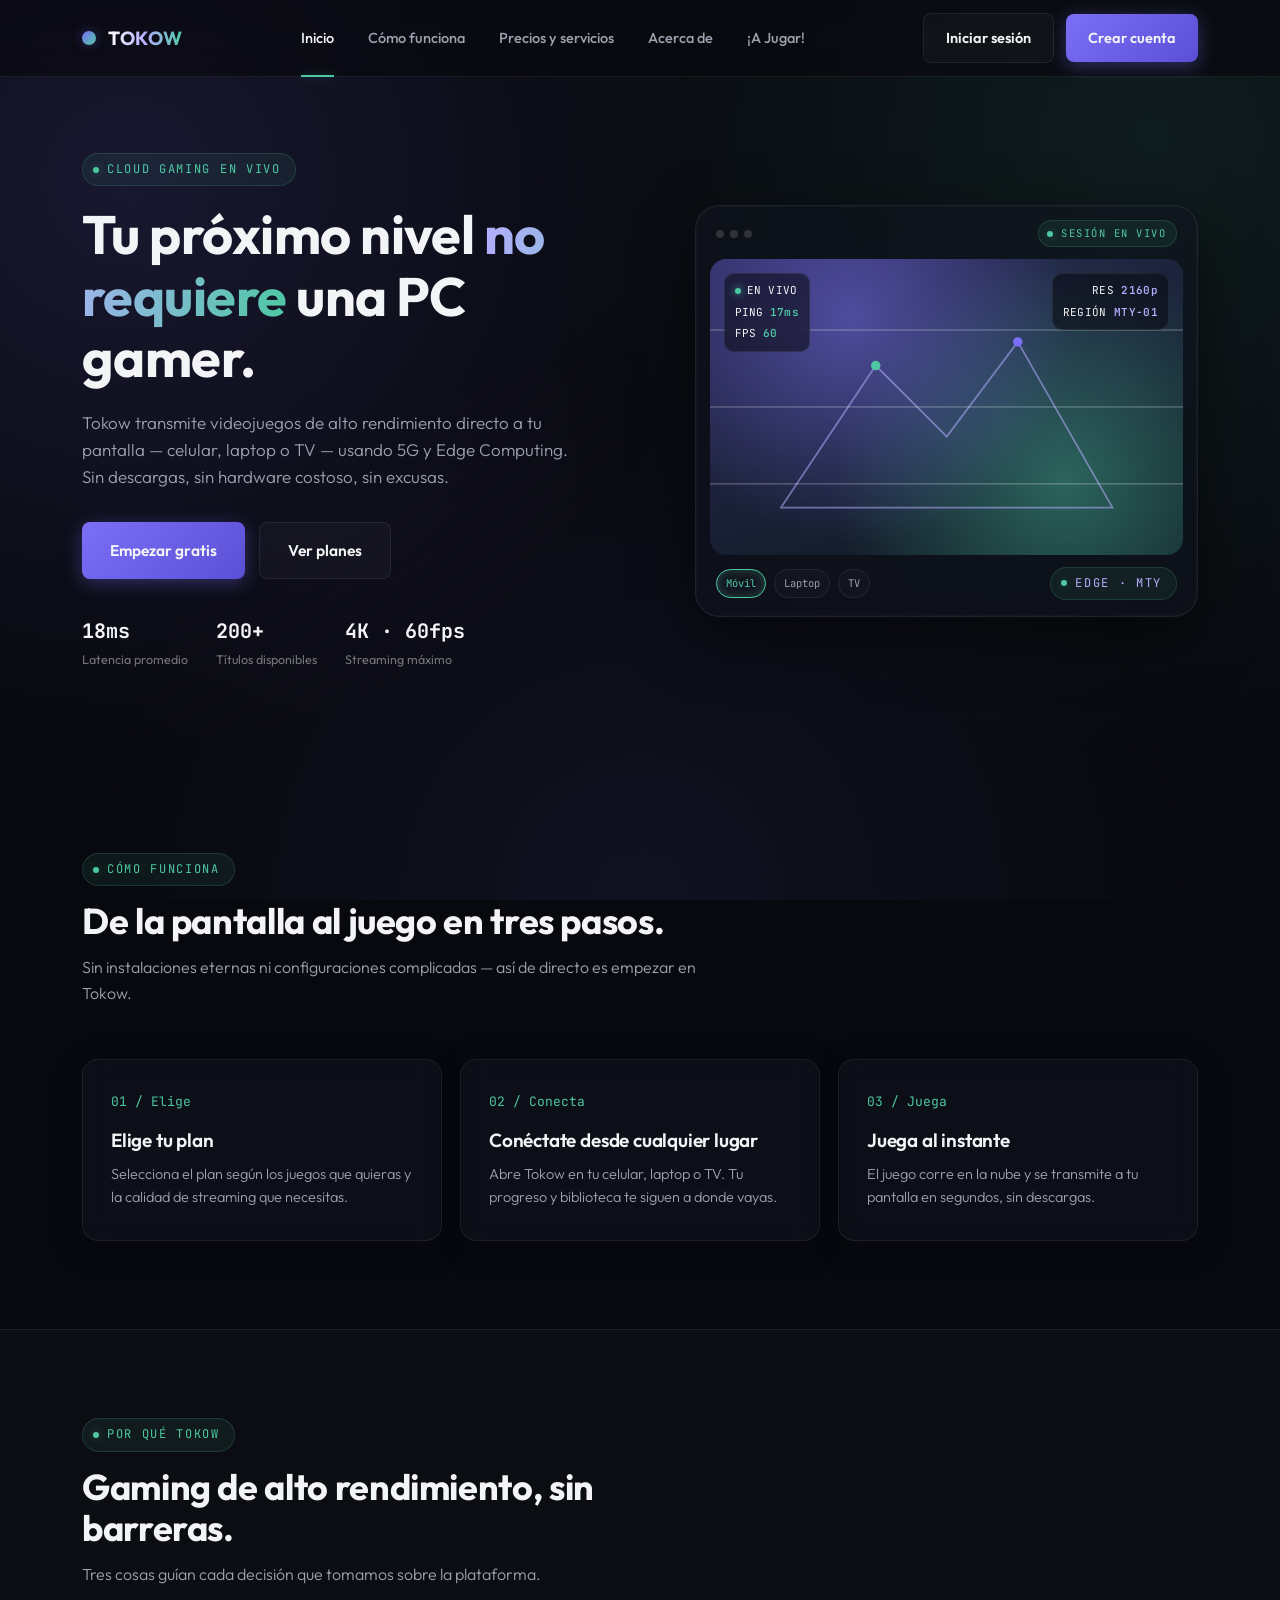
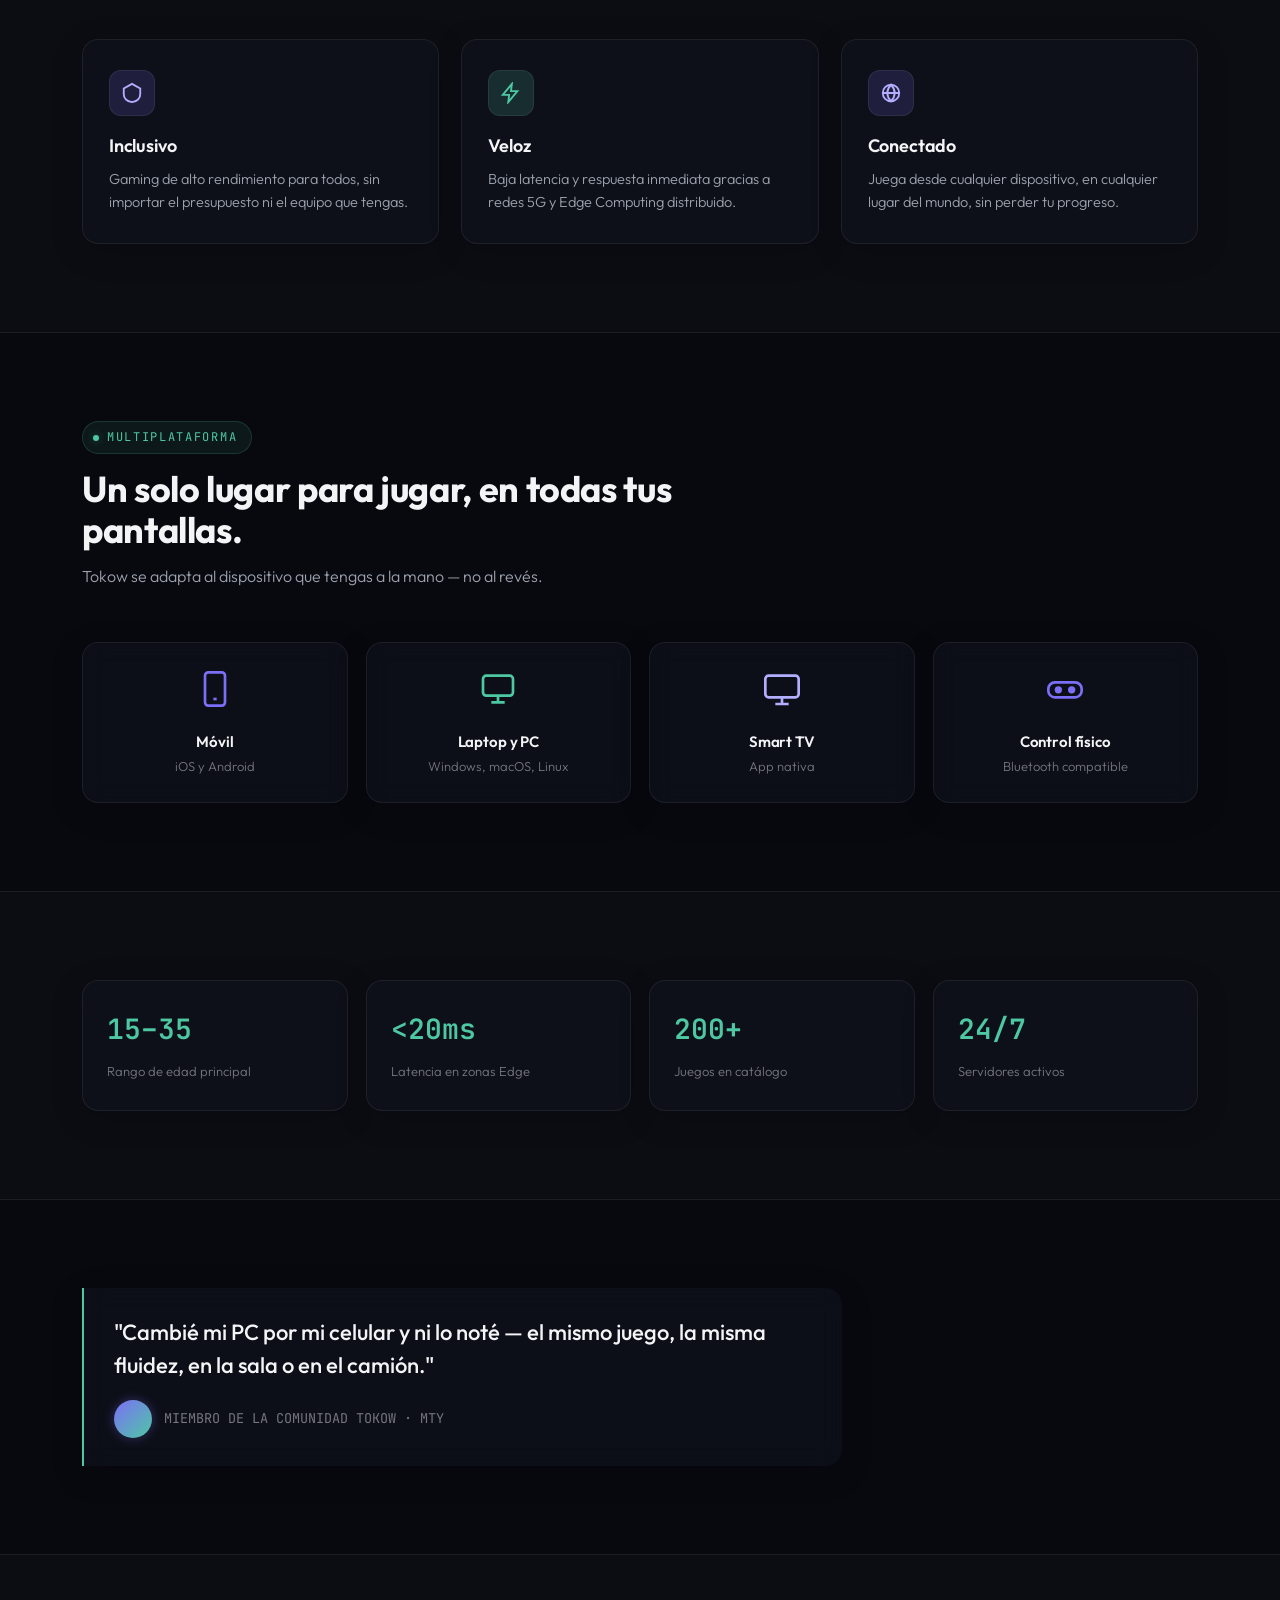
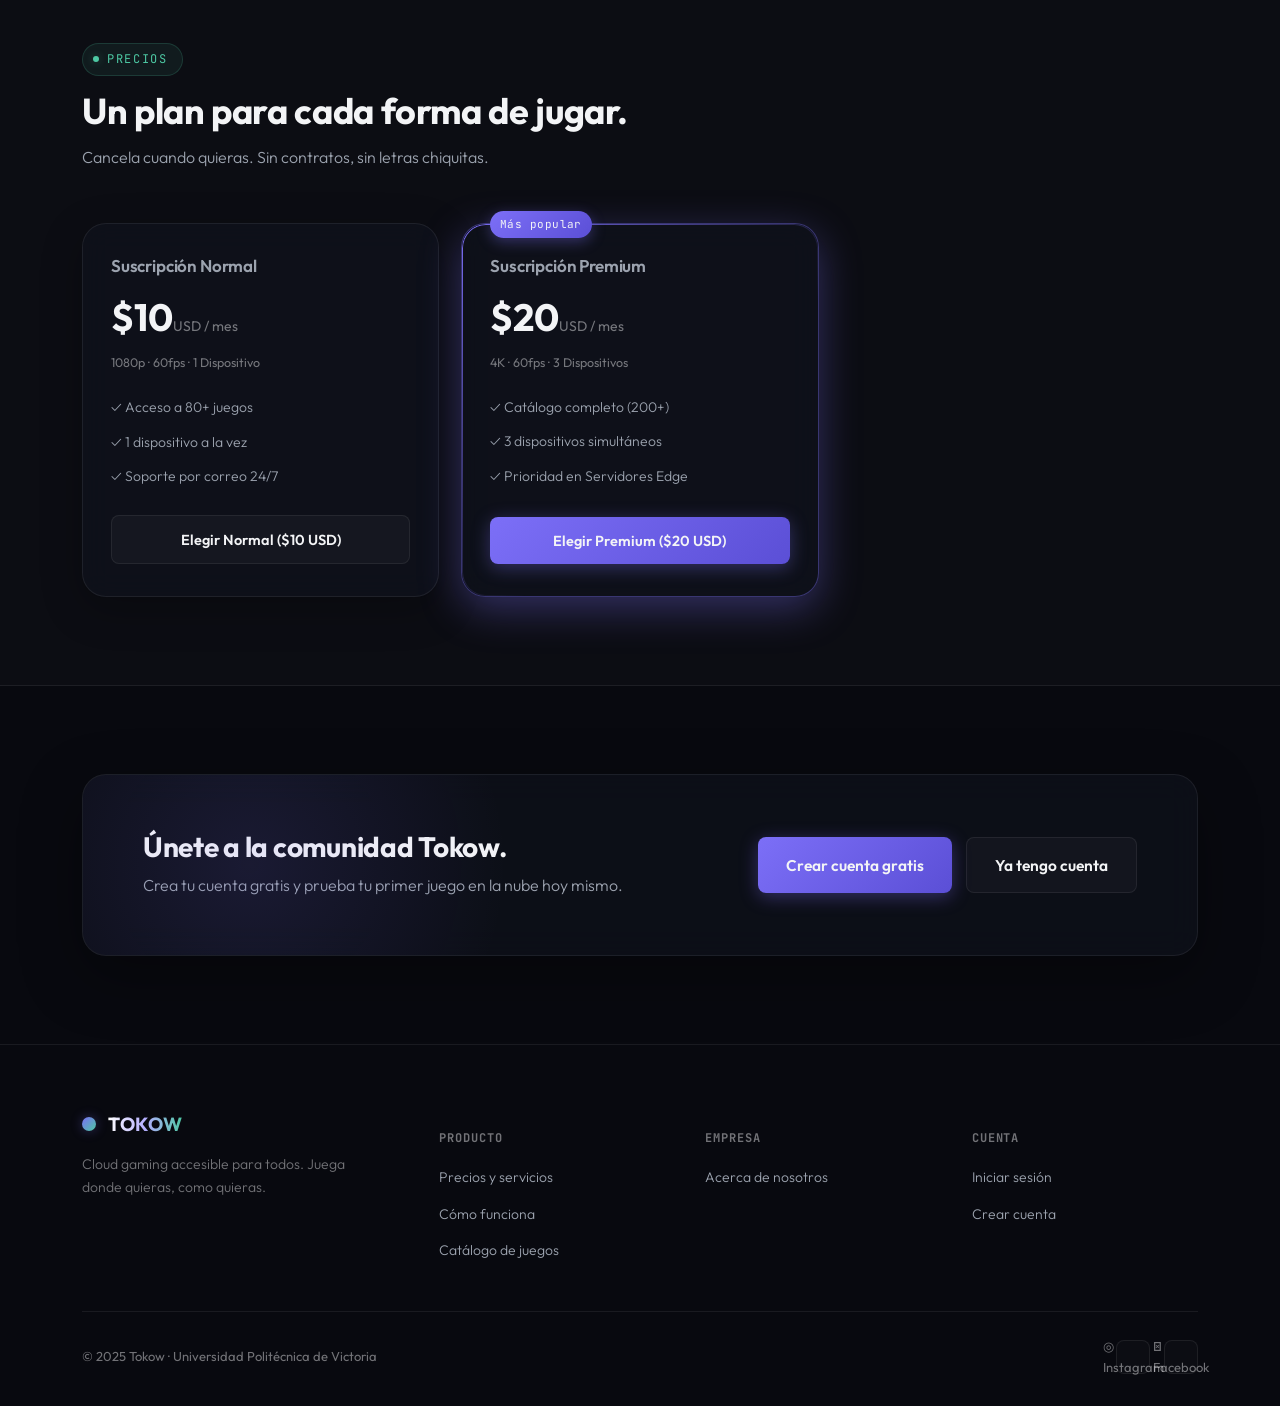
==== commit 6545d9ae: "Add files via upload" ====
--- a/index.html
+++ b/index.html
@@ -25,7 +25,7 @@
       <nav class="nav-links">
         <a href="index.html" class="active">Inicio</a>
         <a href="index.html#como-funciona">Cómo funciona</a>
-        <a href="precios.html">Precios y servicios</a>
+        <a href="precios.php">Precios y servicios</a>
         <a href="nosotros.html">Acerca de</a>
         <a href="play.php">¡A Jugar!</a>
       </nav>
@@ -47,8 +47,8 @@
           <p class="lede">Tokow transmite videojuegos de alto rendimiento directo a tu pantalla — celular, laptop o TV —
             usando 5G y Edge Computing. Sin descargas, sin hardware costoso, sin excusas.</p>
           <div class="hero-actions">
-            <a href="registro.html" class="btn btn-primary btn-lg">Empezar gratis</a>
-            <a href="precios.html" class="btn btn-ghost btn-lg">Ver planes</a>
+            <a href="registro.php" class="btn btn-primary btn-lg">Empezar gratis</a>
+            <a href="precios.php" class="btn btn-ghost btn-lg">Ver planes</a>
           </div>
           <div class="hero-proof">
             <div><strong id="statLatency">18ms</strong><span>Latencia promedio</span></div>
@@ -254,41 +254,27 @@
         </div>
         <div class="pricing-grid">
           <div class="plan">
-            <h3>Básico</h3>
-            <div class="price">$99<span>MXN / mes</span></div>
-            <p class="price-note">1080p · 30fps</p>
+            <h3>Suscripción Normal</h3>
+            <div class="price">$10<span>USD / mes</span></div>
+            <p class="price-note">1080p · 60fps · 1 Dispositivo</p>
             <ul class="plan-feat">
               <li>✓ Acceso a 80+ juegos</li>
               <li>✓ 1 dispositivo a la vez</li>
-              <li>✓ Soporte por correo</li>
+              <li>✓ Soporte por correo 24/7</li>
             </ul>
-            <a href="https://buy.stripe.com/test_6oUdR82D1cEC3wz8p9dQQ00" class="btn btn-ghost btn-block">Elegir
-              Básico</a>
+            <a href="checkout.php?plan=normal_mensual" class="btn btn-ghost btn-block">Elegir Normal ($10 USD)</a>
           </div>
           <div class="plan featured">
             <span class="plan-tag">Más popular</span>
-            <h3>Pro</h3>
-            <div class="price">$179<span>MXN / mes</span></div>
-            <p class="price-note">1440p · 60fps</p>
+            <h3>Suscripción Premium</h3>
+            <div class="price">$20<span>USD / mes</span></div>
+            <p class="price-note">4K · 60fps · 3 Dispositivos</p>
             <ul class="plan-feat">
               <li>✓ Catálogo completo (200+)</li>
-              <li>✓ 2 dispositivos simultáneos</li>
-              <li>✓ Soporte prioritario 24/7</li>
+              <li>✓ 3 dispositivos simultáneos</li>
+              <li>✓ Prioridad en Servidores Edge</li>
             </ul>
-            <a href="https://buy.stripe.com/test_6oUdR82D1cEC3wz8p9dQQ00" class="btn btn-primary btn-block">Elegir
-              Pro</a>
-          </div>
-          <div class="plan">
-            <h3>Elite</h3>
-            <div class="price">$269<span>MXN / mes</span></div>
-            <p class="price-note">4K · 60fps</p>
-            <ul class="plan-feat">
-              <li>✓ Catálogo completo + estrenos</li>
-              <li>✓ 3 dispositivos simultáneos</li>
-              <li>✓ Latencia prioritaria en Edge</li>
-            </ul>
-            <a href="https://buy.stripe.com/test_6oUdR82D1cEC3wz8p9dQQ00" class="btn btn-ghost btn-block">Elegir
-              Elite</a>
+            <a href="checkout.php?plan=premium_mensual" class="btn btn-primary btn-block">Elegir Premium ($20 USD)</a>
           </div>
         </div>
       </div>
@@ -321,34 +307,30 @@
         <div class="footer-col">
           <h5>Producto</h5>
           <ul>
-            <li><a href="precios.html">Precios y servicios</a></li>
+            <li><a href="precios.php">Precios y servicios</a></li>
             <li><a href="index.html#como-funciona">Cómo funciona</a></li>
-            <li><a href="precios.html">Catálogo de juegos</a></li>
+            <li><a href="precios.php">Catálogo de juegos</a></li>
           </ul>
         </div>
         <div class="footer-col">
           <h5>Empresa</h5>
           <ul>
             <li><a href="nosotros.html">Acerca de nosotros</a></li>
-            <li><a href="nosotros.html">Nuestros valores</a></li>
-            <li><a href="#">Trabaja con nosotros</a></li>
           </ul>
         </div>
         <div class="footer-col">
           <h5>Cuenta</h5>
           <ul>
-            <li><a href="login.html">Iniciar sesión</a></li>
-            <li><a href="registro.html">Crear cuenta</a></li>
-            <li><a href="#">Soporte</a></li>
+            <li><a href="login.php">Iniciar sesión</a></li>
+            <li><a href="registro.php">Crear cuenta</a></li>
           </ul>
         </div>
       </div>
       <div class="footer-bottom">
         <span>© 2025 Tokow · Universidad Politécnica de Victoria</span>
         <div class="footer-social">
-          <a href="#" aria-label="X">𝕏</a>
-          <a href="#" aria-label="Instagram">◎</a>
-          <a href="#" aria-label="Discord">◈</a>
+          <a href="https://www.instagram.com/tokow.oficial/" target="_blank" aria-label="Instagram">◎ Instagram</a>
+          <a href="https://www.facebook.com/profile.php?id=61592803082599" target="_blank" aria-label="Facebook">󰈌 Facebook</a>
         </div>
       </div>
     </div>
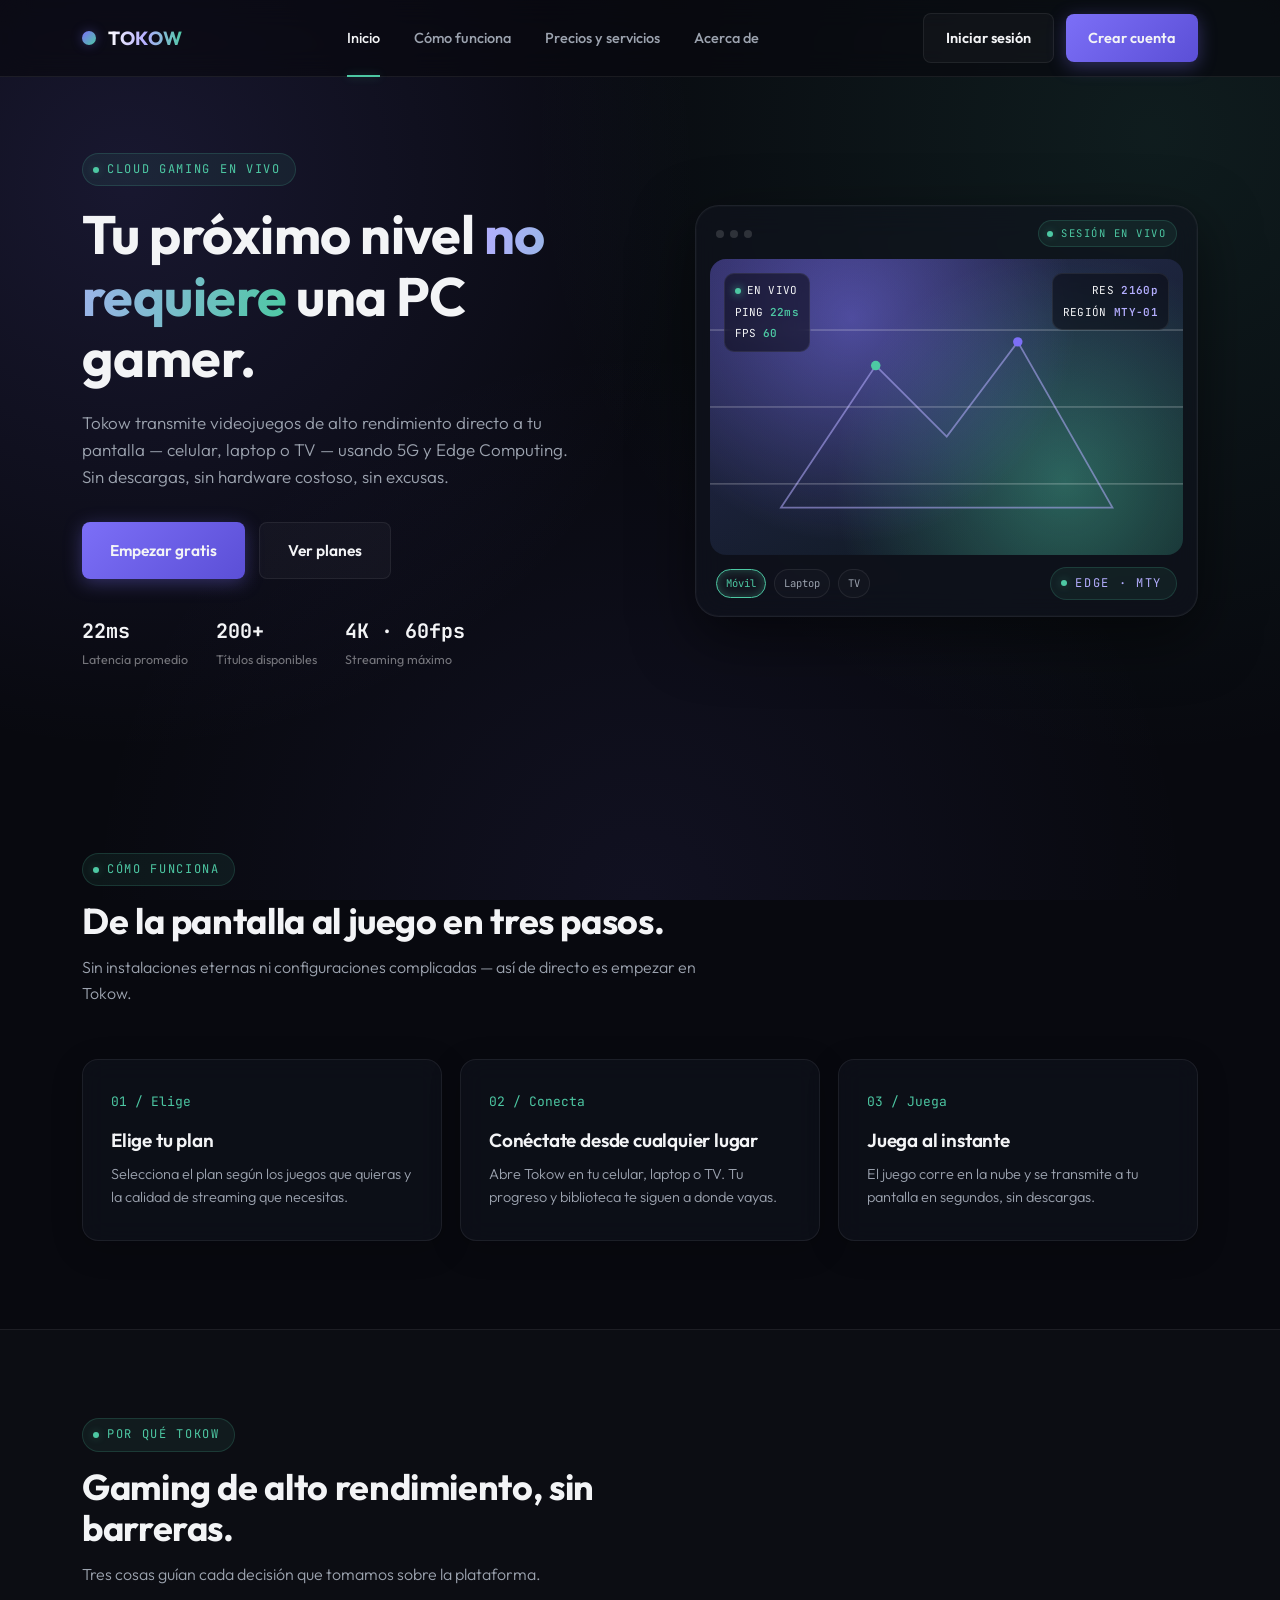
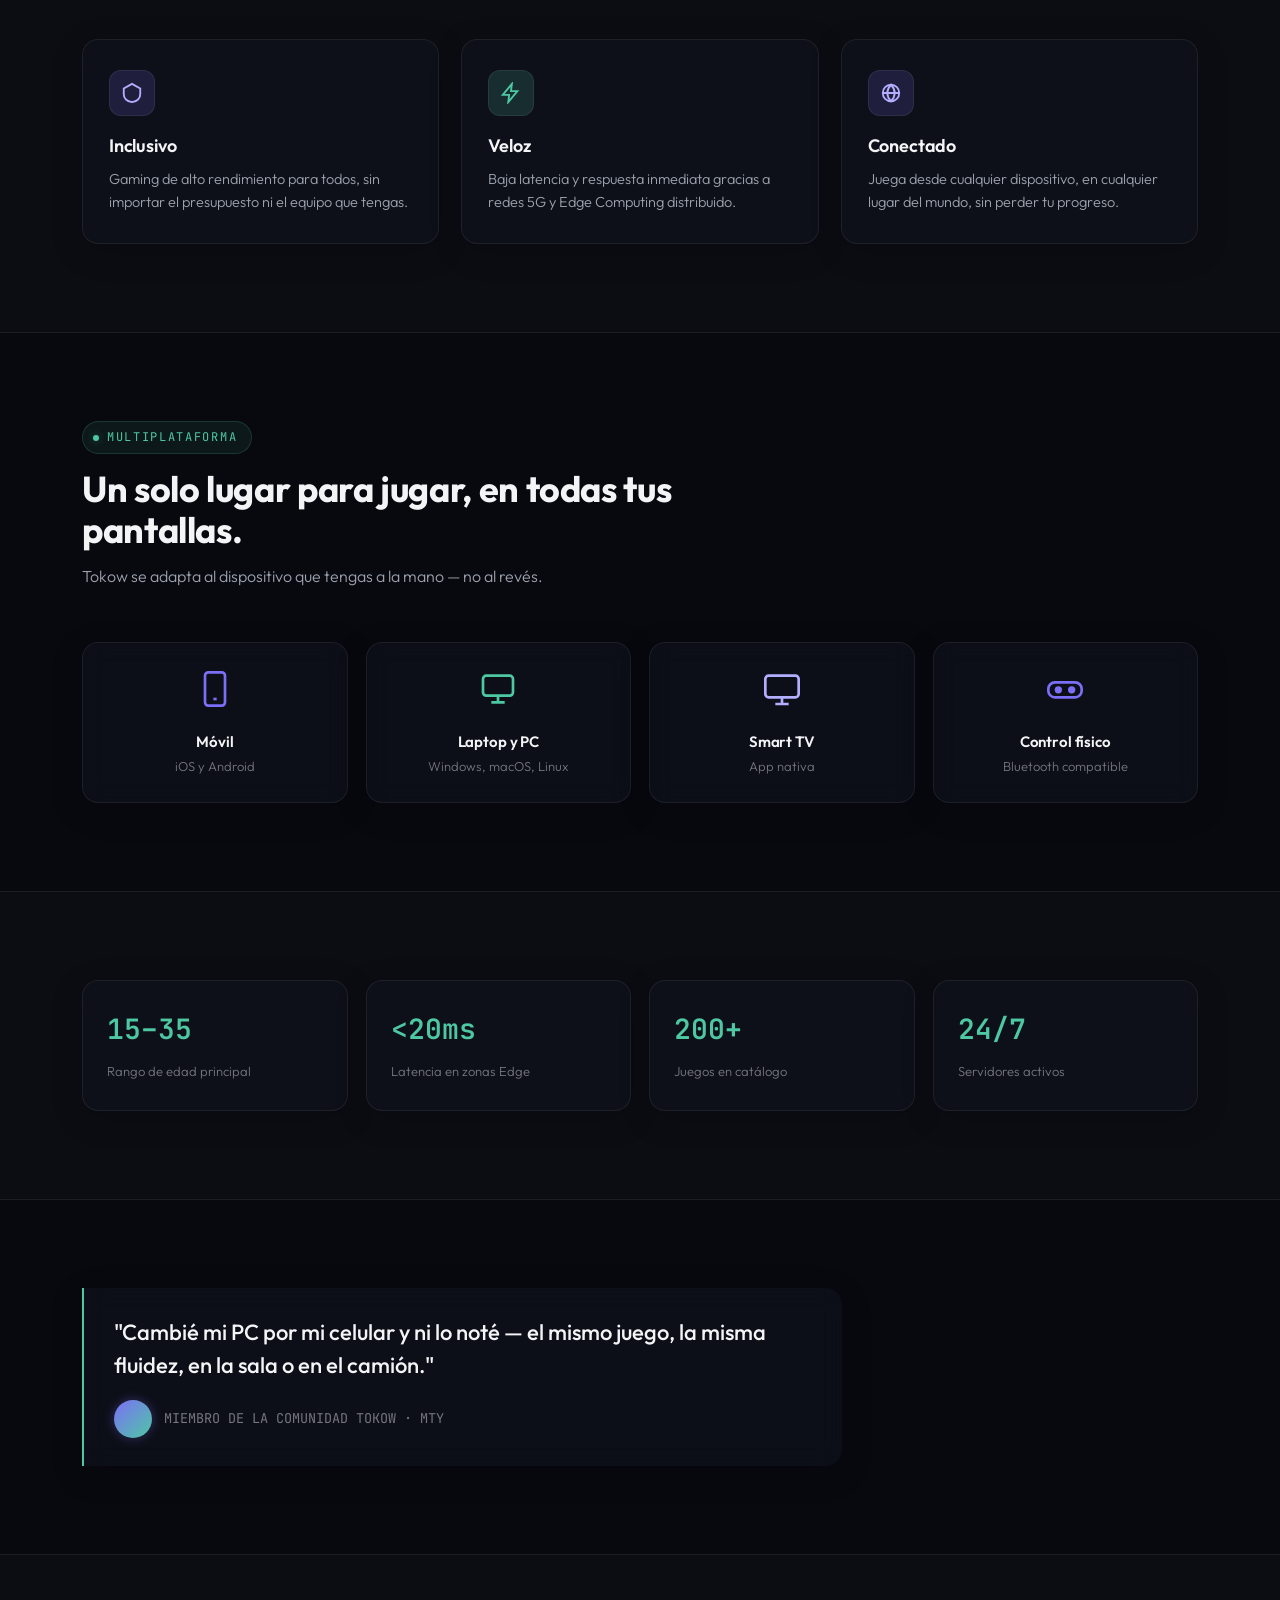
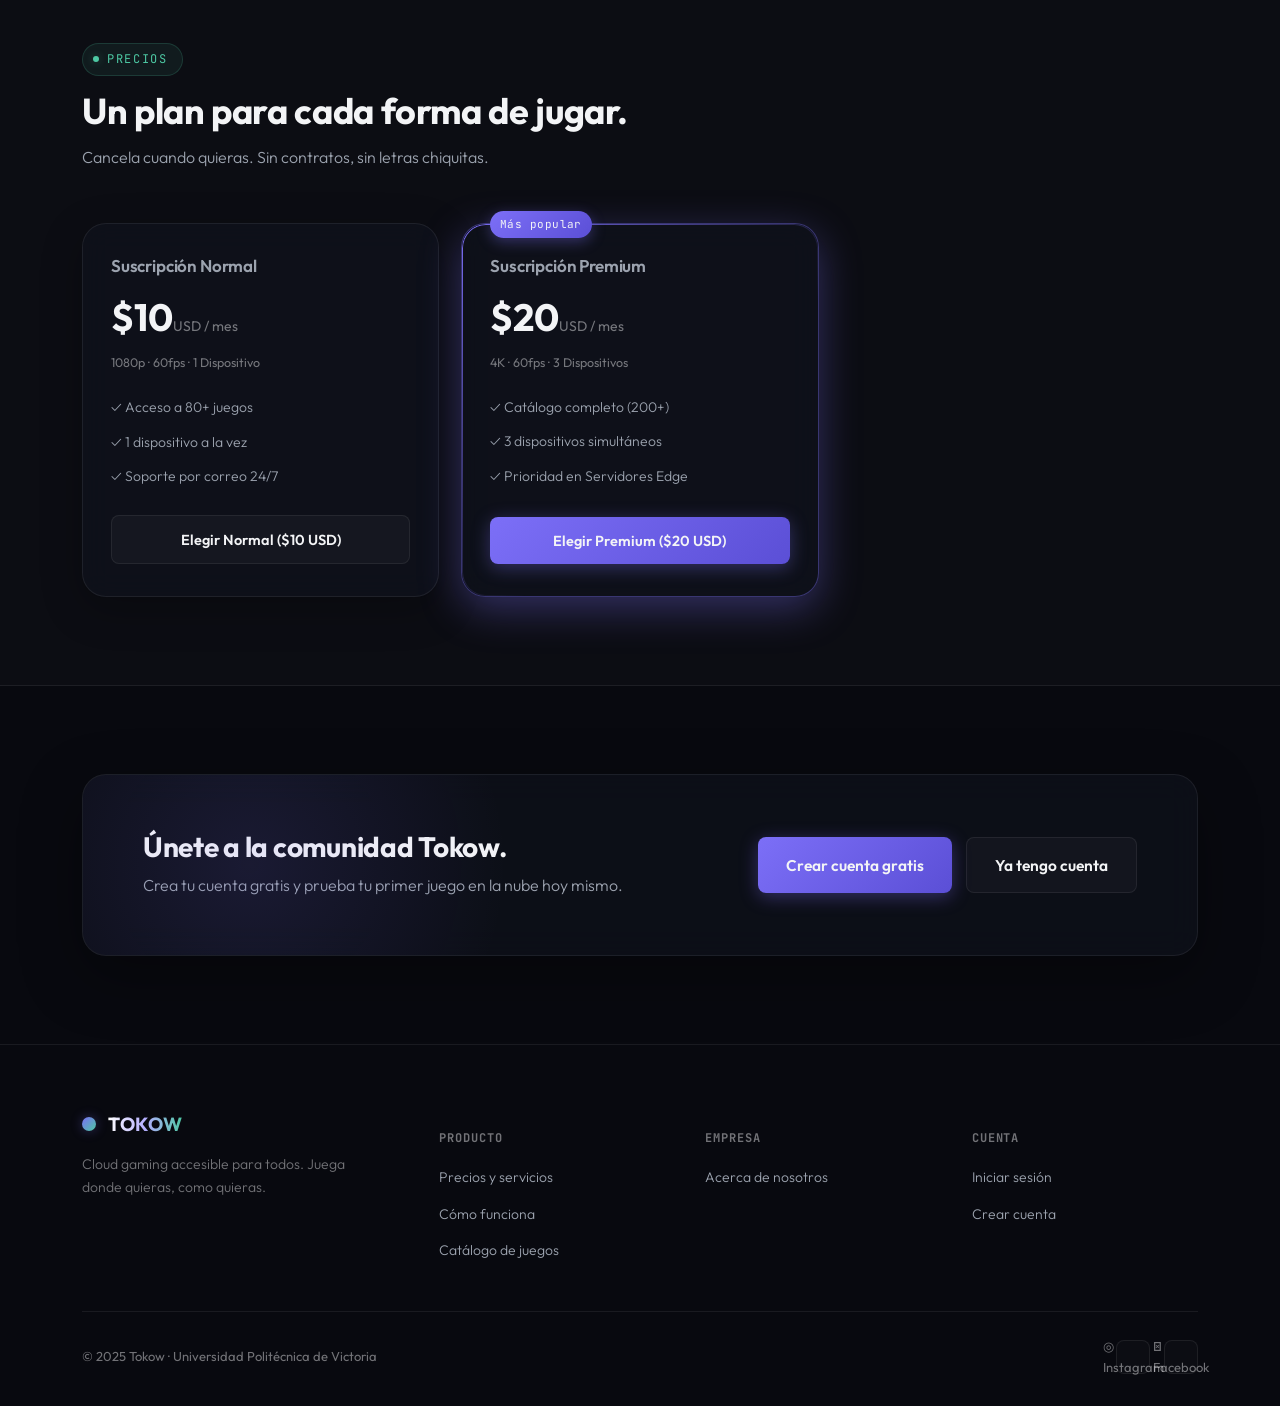
==== commit 41db83d7: "Add files via upload" ====
--- a/index.html
+++ b/index.html
@@ -27,7 +27,6 @@
         <a href="index.html#como-funciona">Cómo funciona</a>
         <a href="precios.php">Precios y servicios</a>
         <a href="nosotros.html">Acerca de</a>
-        <a href="play.php">¡A Jugar!</a>
       </nav>
       <div class="nav-cta">
         <a href="login.php" class="btn btn-ghost">Iniciar sesión</a>
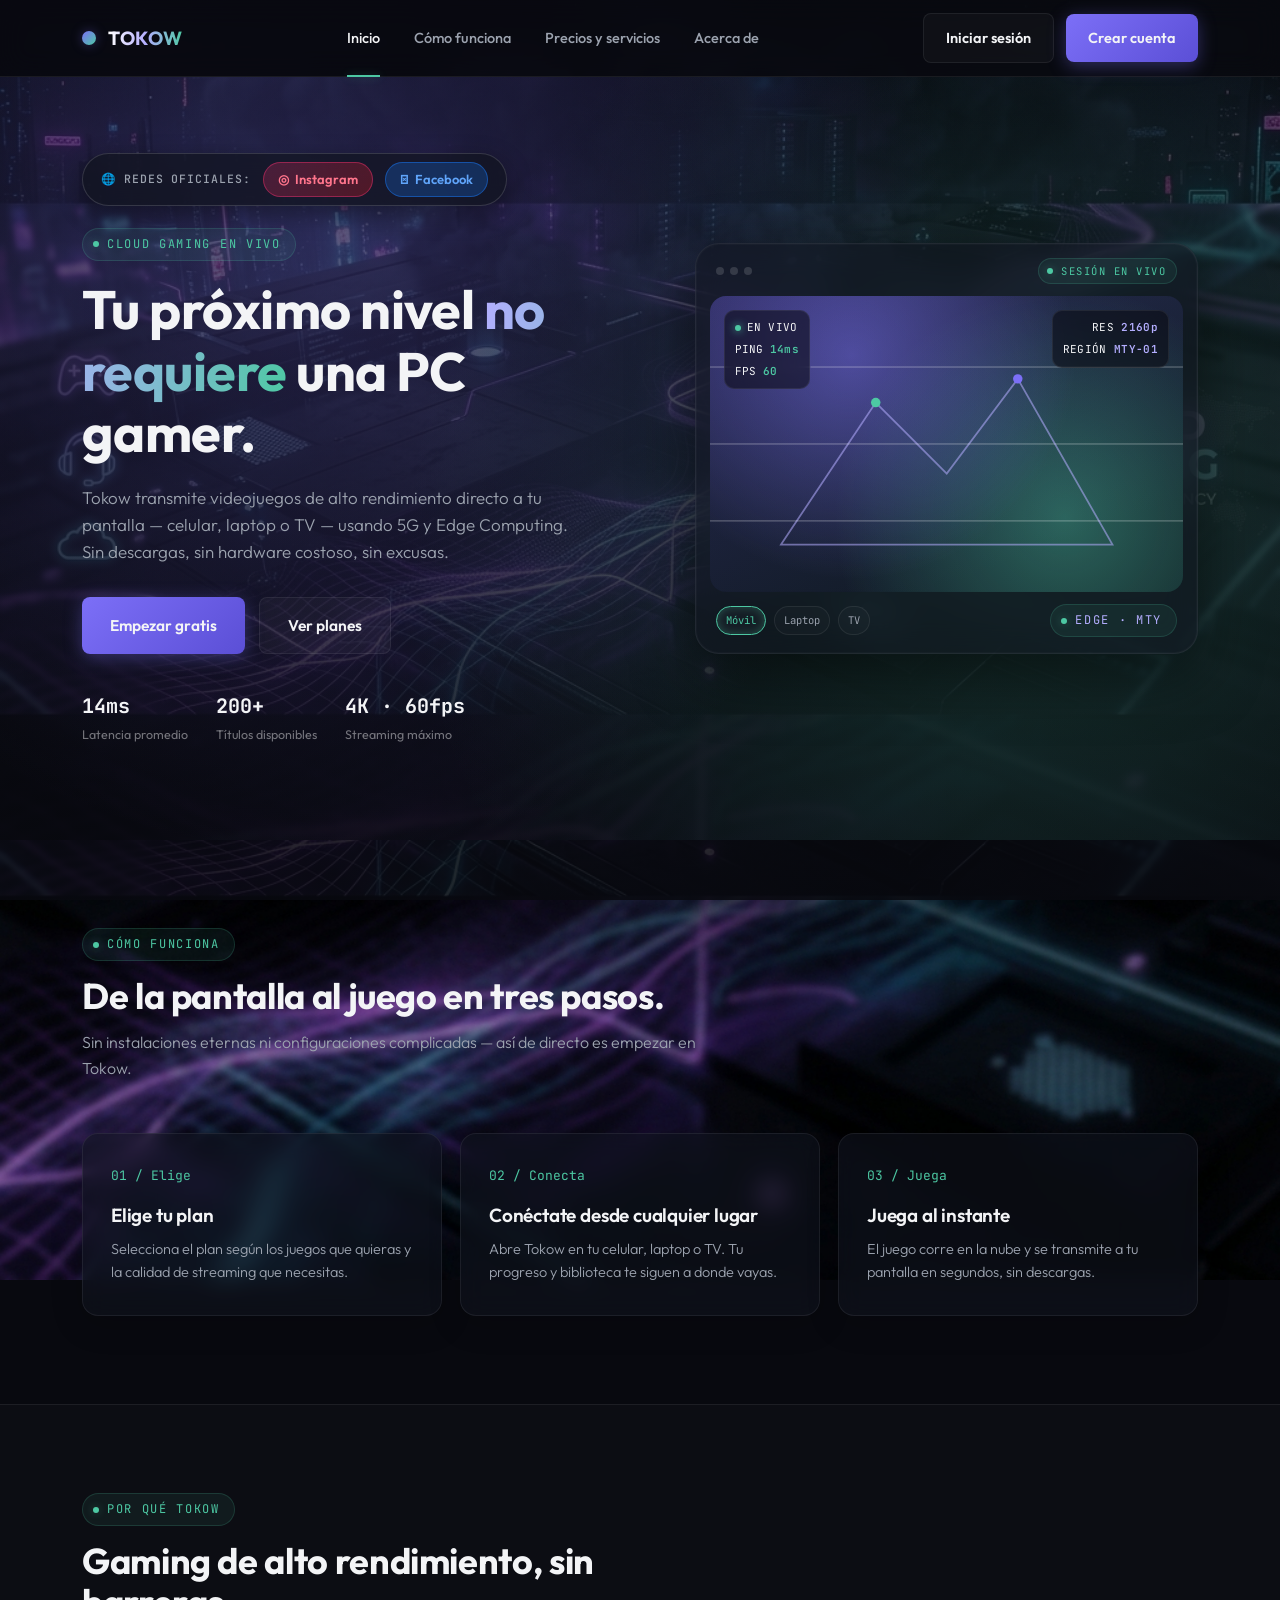
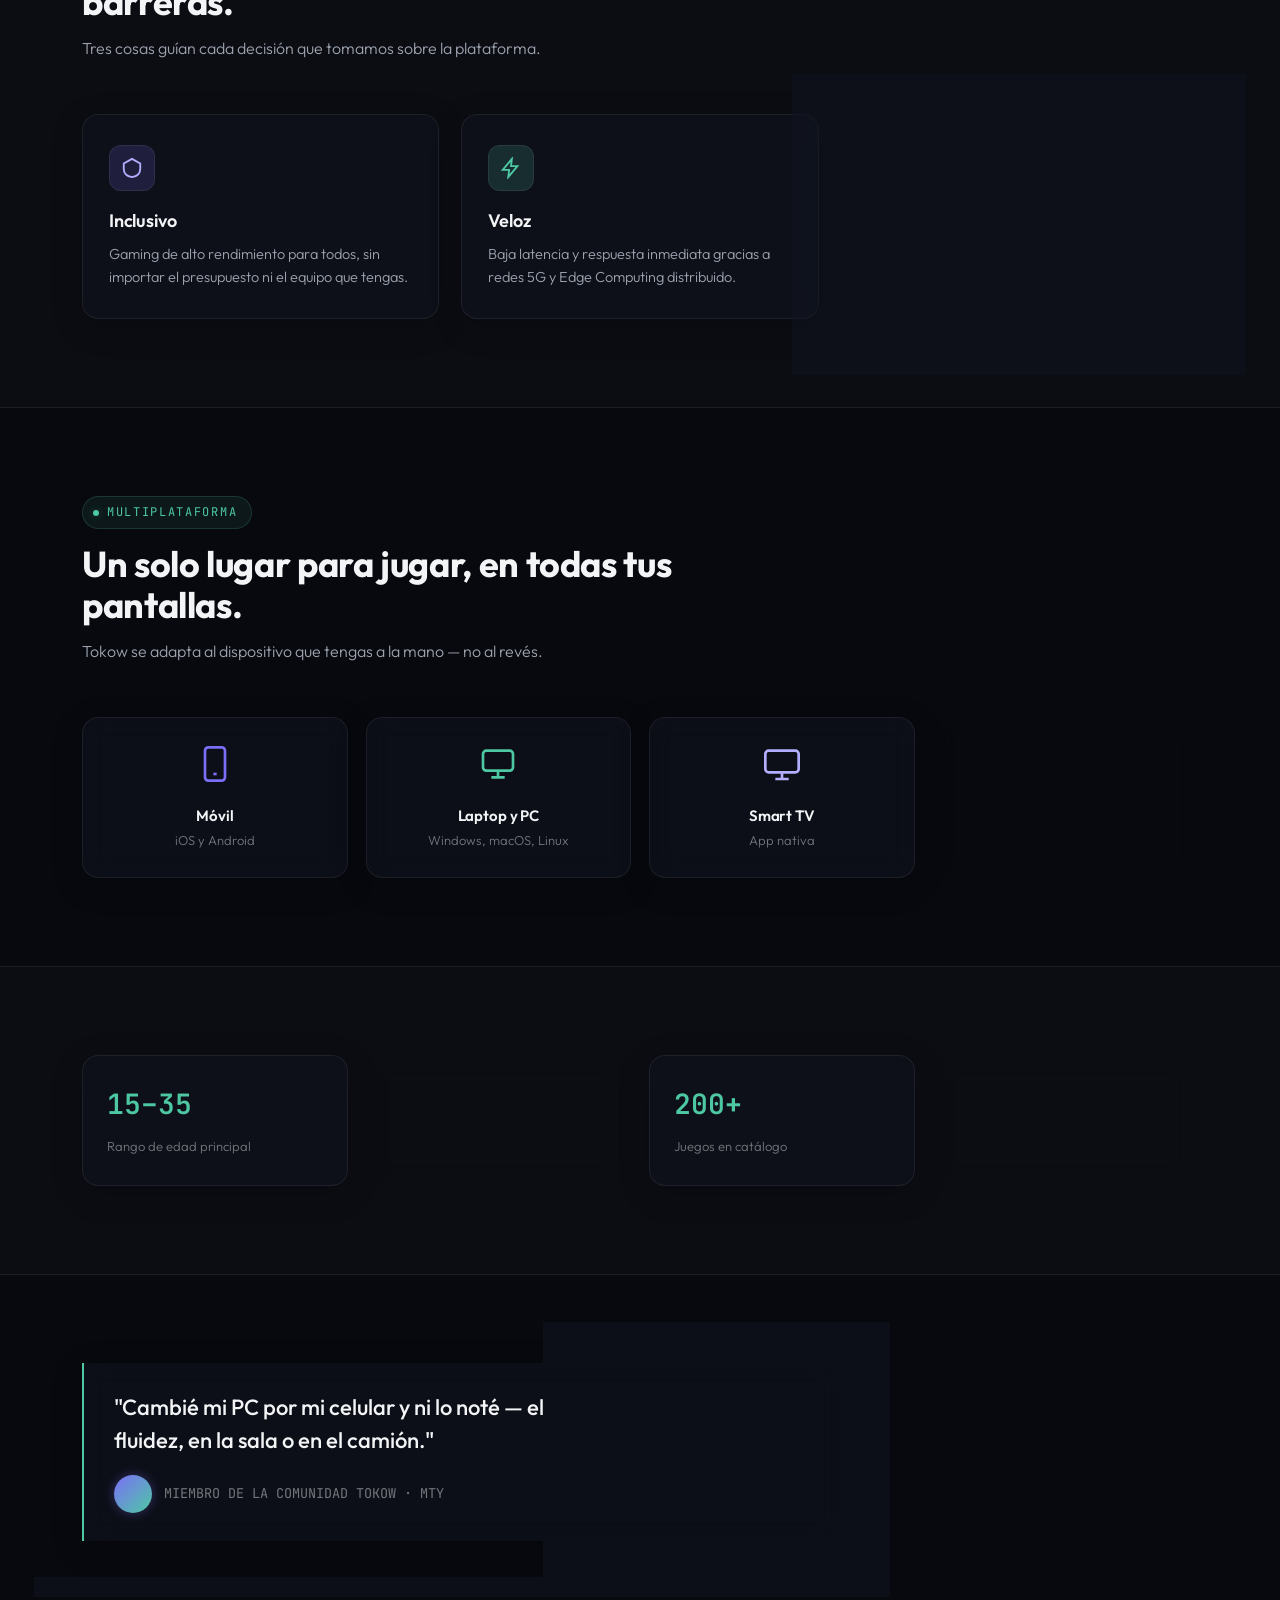
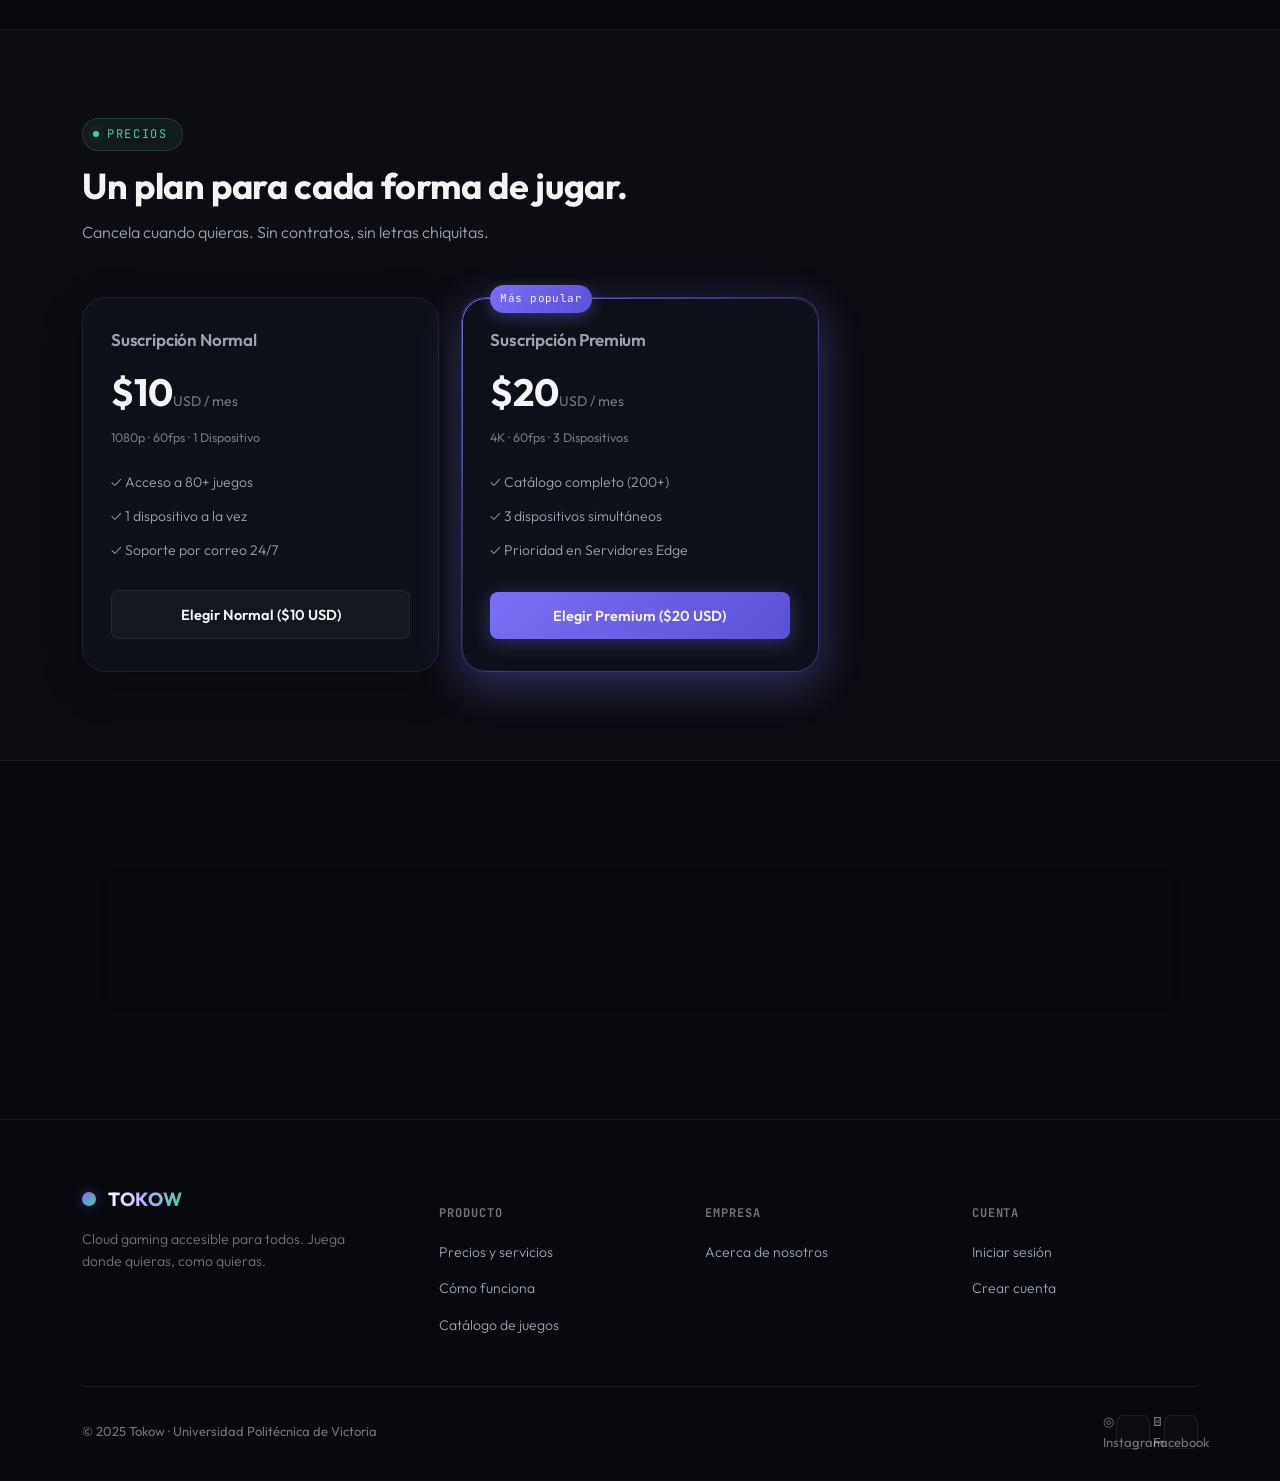
==== commit e90b839f: "Add files via upload" ====
--- a/index.html
+++ b/index.html
@@ -41,6 +41,15 @@
     <section class="hero">
       <div class="wrap hero-grid">
         <div>
+          <div class="social-hero-bar">
+            <span class="social-title">🌐 Redes Oficiales:</span>
+            <a href="https://www.instagram.com/tokow.oficial/" target="_blank" class="social-pill-btn insta">
+              <span>◎</span> Instagram
+            </a>
+            <a href="https://www.facebook.com/profile.php?id=61592803082599" target="_blank" class="social-pill-btn fb">
+              <span>󰈌</span> Facebook
+            </a>
+          </div>
           <span class="eyebrow">Cloud Gaming en vivo</span>
           <h1>Tu próximo nivel <em>no requiere</em> una PC gamer.</h1>
           <p class="lede">Tokow transmite videojuegos de alto rendimiento directo a tu pantalla — celular, laptop o TV —
--- a/styles.css
+++ b/styles.css
@@ -48,10 +48,14 @@
   margin:0;
   background-color: var(--bg-color);
   background-image:
-    radial-gradient(circle at 10% 20%, rgba(124, 111, 247, 0.14) 0%, transparent 42%),
-    radial-gradient(circle at 90% 15%, rgba(77, 200, 163, 0.10) 0%, transparent 45%),
-    radial-gradient(circle at 50% 100%, rgba(124, 111, 247, 0.08) 0%, transparent 50%);
+    linear-gradient(180deg, rgba(8, 9, 15, 0.78) 0%, rgba(8, 9, 15, 0.88) 100%),
+    radial-gradient(circle at 10% 20%, rgba(124, 111, 247, 0.22) 0%, transparent 45%),
+    radial-gradient(circle at 90% 15%, rgba(77, 200, 163, 0.18) 0%, transparent 45%),
+    url('fondo.png');
+  background-size: cover;
+  background-position: center top;
   background-attachment: fixed;
+  background-repeat: no-repeat;
   color:var(--white);
   font-family:var(--font-body);
   font-weight:400;
@@ -225,11 +229,77 @@
 .btn-block{ width:100%; }
 .btn-lg{ padding:15px 28px; font-size:15.5px; }
 
+/* Prominent Main Social Media Bar & Pills */
+.social-hero-bar {
+  display: inline-flex;
+  align-items: center;
+  gap: 12px;
+  background: rgba(18, 20, 32, 0.75);
+  backdrop-filter: blur(14px);
+  -webkit-backdrop-filter: blur(14px);
+  border: 1px solid var(--card-border-hover);
+  padding: 8px 18px;
+  border-radius: 99px;
+  box-shadow: 0 8px 24px rgba(0,0,0,0.4);
+  margin-bottom: 22px;
+  flex-wrap: wrap;
+}
+.social-hero-bar span.social-title {
+  font-family: var(--font-mono);
+  font-size: 11.5px;
+  text-transform: uppercase;
+  letter-spacing: 0.08em;
+  color: var(--white-60);
+  font-weight: 500;
+}
+.social-pill-btn {
+  display: inline-flex;
+  align-items: center;
+  gap: 6px;
+  padding: 6px 14px;
+  border-radius: 99px;
+  font-size: 13px;
+  font-weight: 600;
+  transition: all 0.25s ease;
+  border: 1px solid transparent;
+  color: white;
+  text-decoration: none;
+}
+.social-pill-btn.insta {
+  background: linear-gradient(135deg, rgba(225, 48, 108, 0.25), rgba(253, 29, 29, 0.25));
+  border-color: rgba(225, 48, 108, 0.5);
+  color: #ff758c;
+}
+.social-pill-btn.insta:hover {
+  background: linear-gradient(135deg, #e1306c, #fd1d1d);
+  color: white;
+  box-shadow: 0 4px 16px rgba(225, 48, 108, 0.5);
+  transform: translateY(-2px);
+}
+.social-pill-btn.fb {
+  background: rgba(24, 119, 242, 0.25);
+  border-color: rgba(24, 119, 242, 0.5);
+  color: #60a5fa;
+}
+.social-pill-btn.fb:hover {
+  background: #1877f2;
+  color: white;
+  box-shadow: 0 4px 16px rgba(24, 119, 242, 0.5);
+  transform: translateY(-2px);
+}
+
 /* ---------------------------------- hero ---------------------------------- */
 .hero{
   padding:76px 0 96px;
   position:relative;
   overflow:hidden;
+  background-image:
+    radial-gradient(circle at 25% 20%, rgba(124, 111, 247, 0.25) 0%, transparent 55%),
+    radial-gradient(circle at 80% 60%, rgba(77, 200, 163, 0.20) 0%, transparent 55%),
+    linear-gradient(180deg, rgba(8, 9, 15, 0.65) 0%, rgba(8, 9, 15, 0.90) 100%),
+    url('fondo.png');
+  background-size: cover;
+  background-position: center center;
 }
 .hero-grid{
   display:grid;
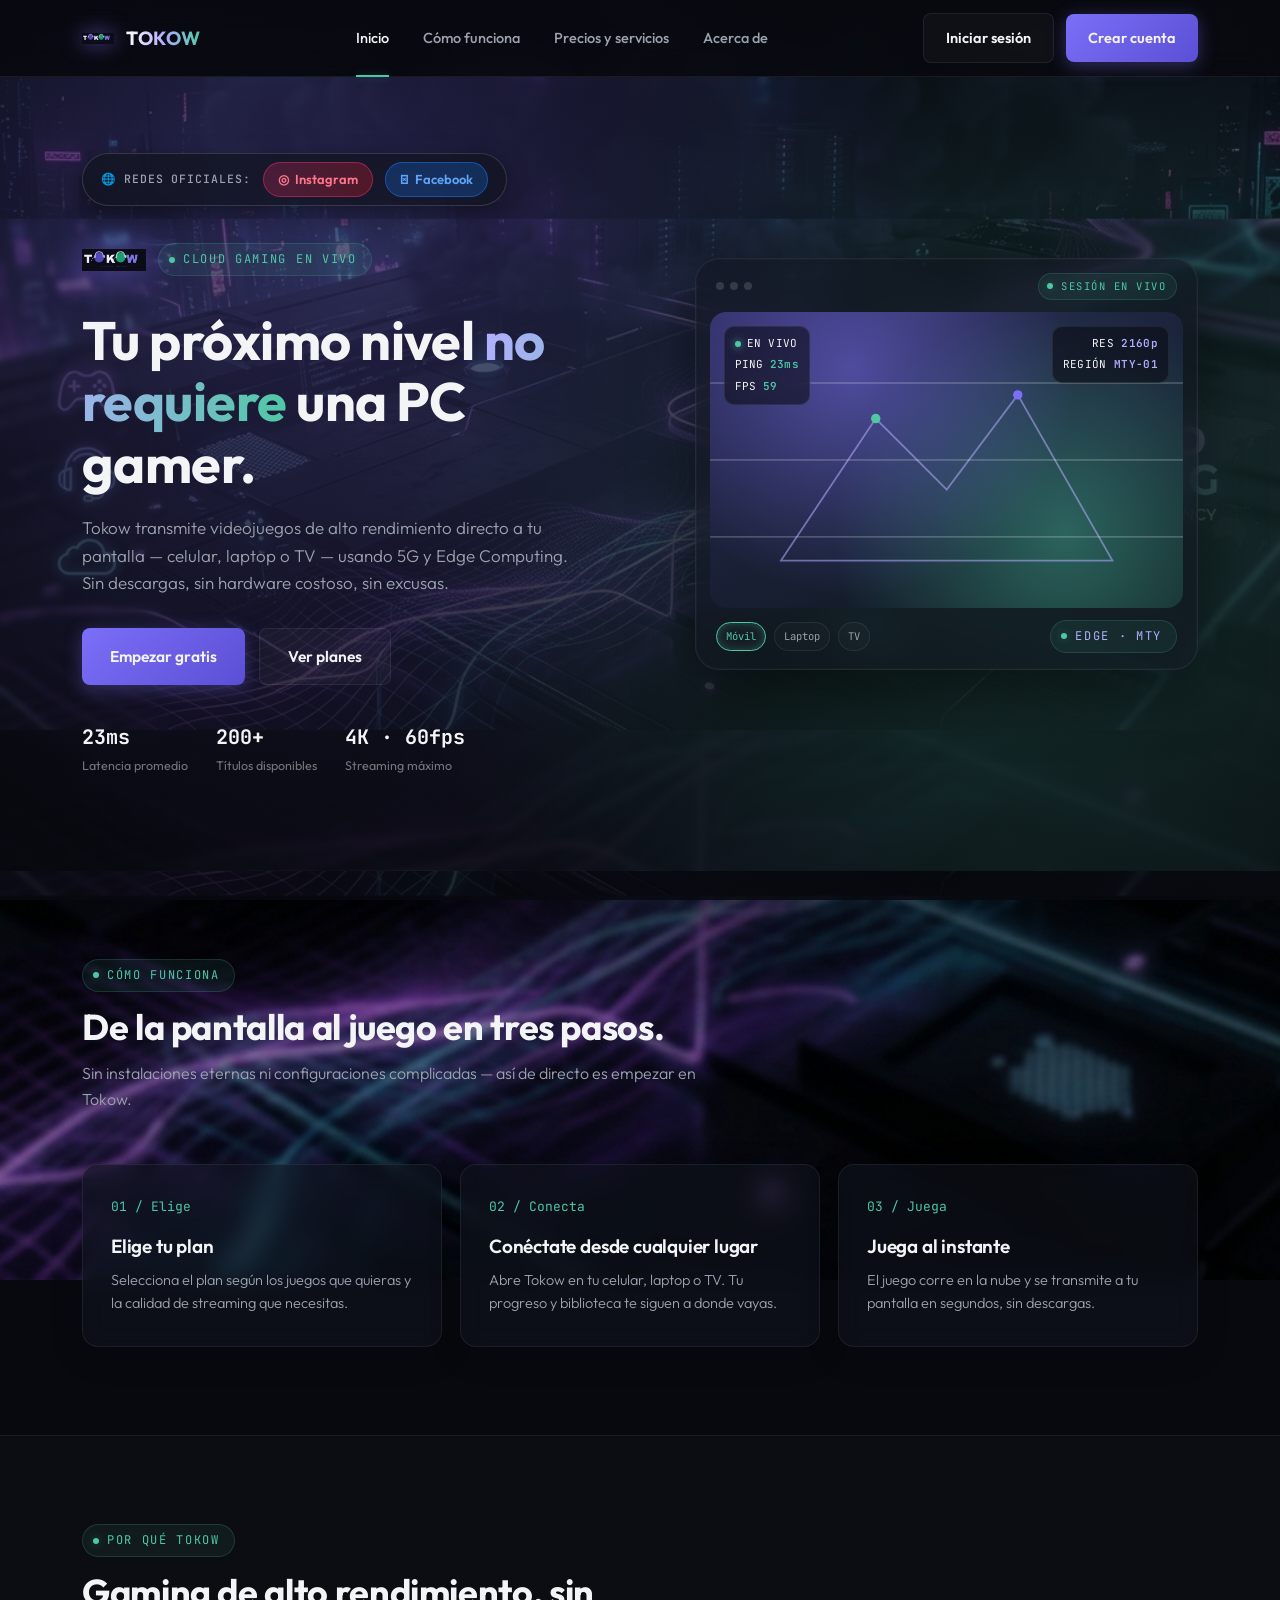
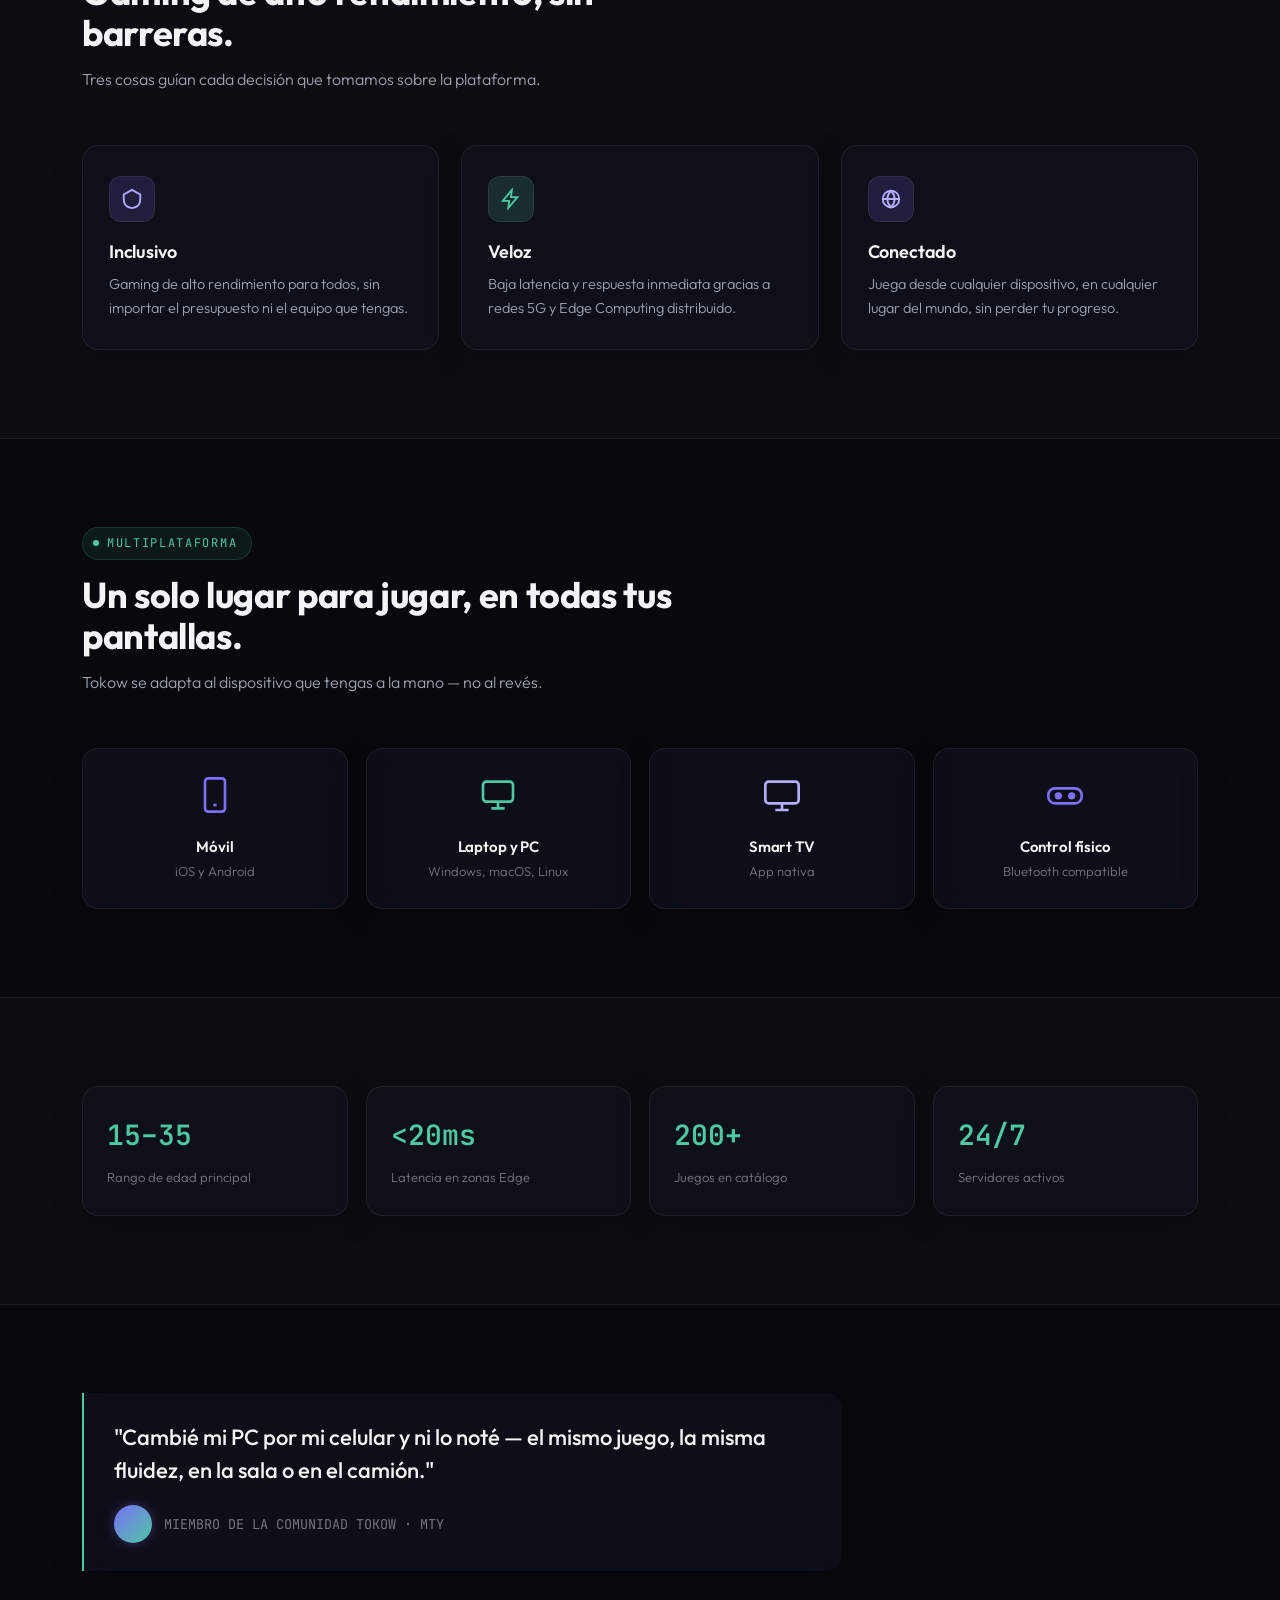
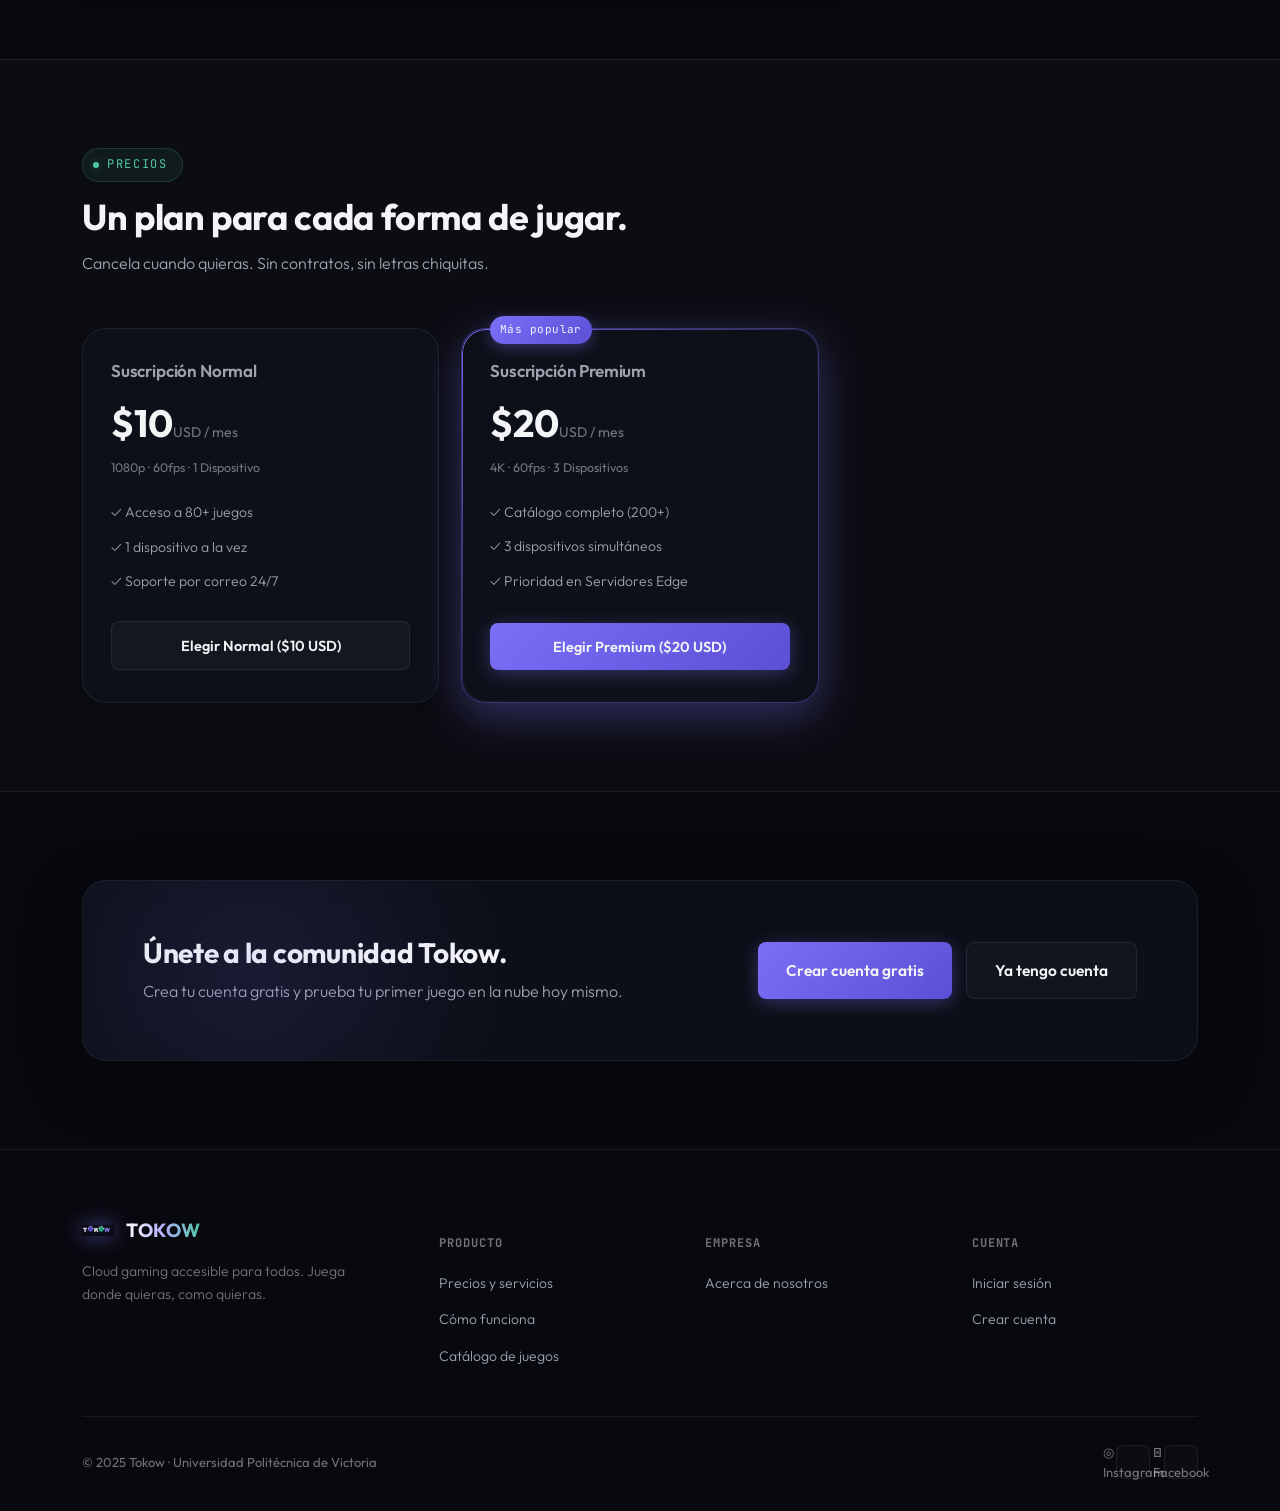
==== commit be58619d: "Add files via upload" ====
--- a/index.html
+++ b/index.html
@@ -50,7 +50,10 @@
               <span>󰈌</span> Facebook
             </a>
           </div>
-          <span class="eyebrow">Cloud Gaming en vivo</span>
+          <div style="display: flex; align-items: center; gap: 12px; margin-bottom: 8px;">
+            <img src="logo.png" alt="Tokow Logo" class="brand-logo-img" style="margin-bottom:0;">
+            <span class="eyebrow" style="margin:0;">Cloud Gaming en vivo</span>
+          </div>
           <h1>Tu próximo nivel <em>no requiere</em> una PC gamer.</h1>
           <p class="lede">Tokow transmite videojuegos de alto rendimiento directo a tu pantalla — celular, laptop o TV —
             usando 5G y Edge Computing. Sin descargas, sin hardware costoso, sin excusas.</p>
--- a/styles.css
+++ b/styles.css
@@ -143,12 +143,28 @@
   text-transform:uppercase;
 }
 .brand-mark{
-  width:14px; height:14px;
-  border-radius:50%;
-  background:linear-gradient(135deg,var(--purple),var(--mint));
-  box-shadow:0 0 12px var(--purple-glow);
-  animation:pulse-glow 2.4s infinite ease-in-out;
+  width:32px; height:32px;
+  background-image:url('logo.png');
+  background-size:contain;
+  background-repeat:no-repeat;
+  background-position:center;
+  filter:drop-shadow(0 0 10px rgba(124, 111, 247, 0.6));
   flex-shrink:0;
+  display:inline-block;
+  vertical-align:middle;
+}
+.brand-logo-img {
+  width: 64px;
+  height: 64px;
+  object-fit: contain;
+  filter: drop-shadow(0 0 18px rgba(124, 111, 247, 0.7));
+  animation: float 4s ease-in-out infinite;
+  display: inline-block;
+  margin-bottom: 12px;
+}
+@keyframes float {
+  0%, 100% { transform: translateY(0); }
+  50% { transform: translateY(-6px); }
 }
 .brand span.brand-text{
   background:linear-gradient(to right, #ffffff, var(--lavender), var(--mint));
